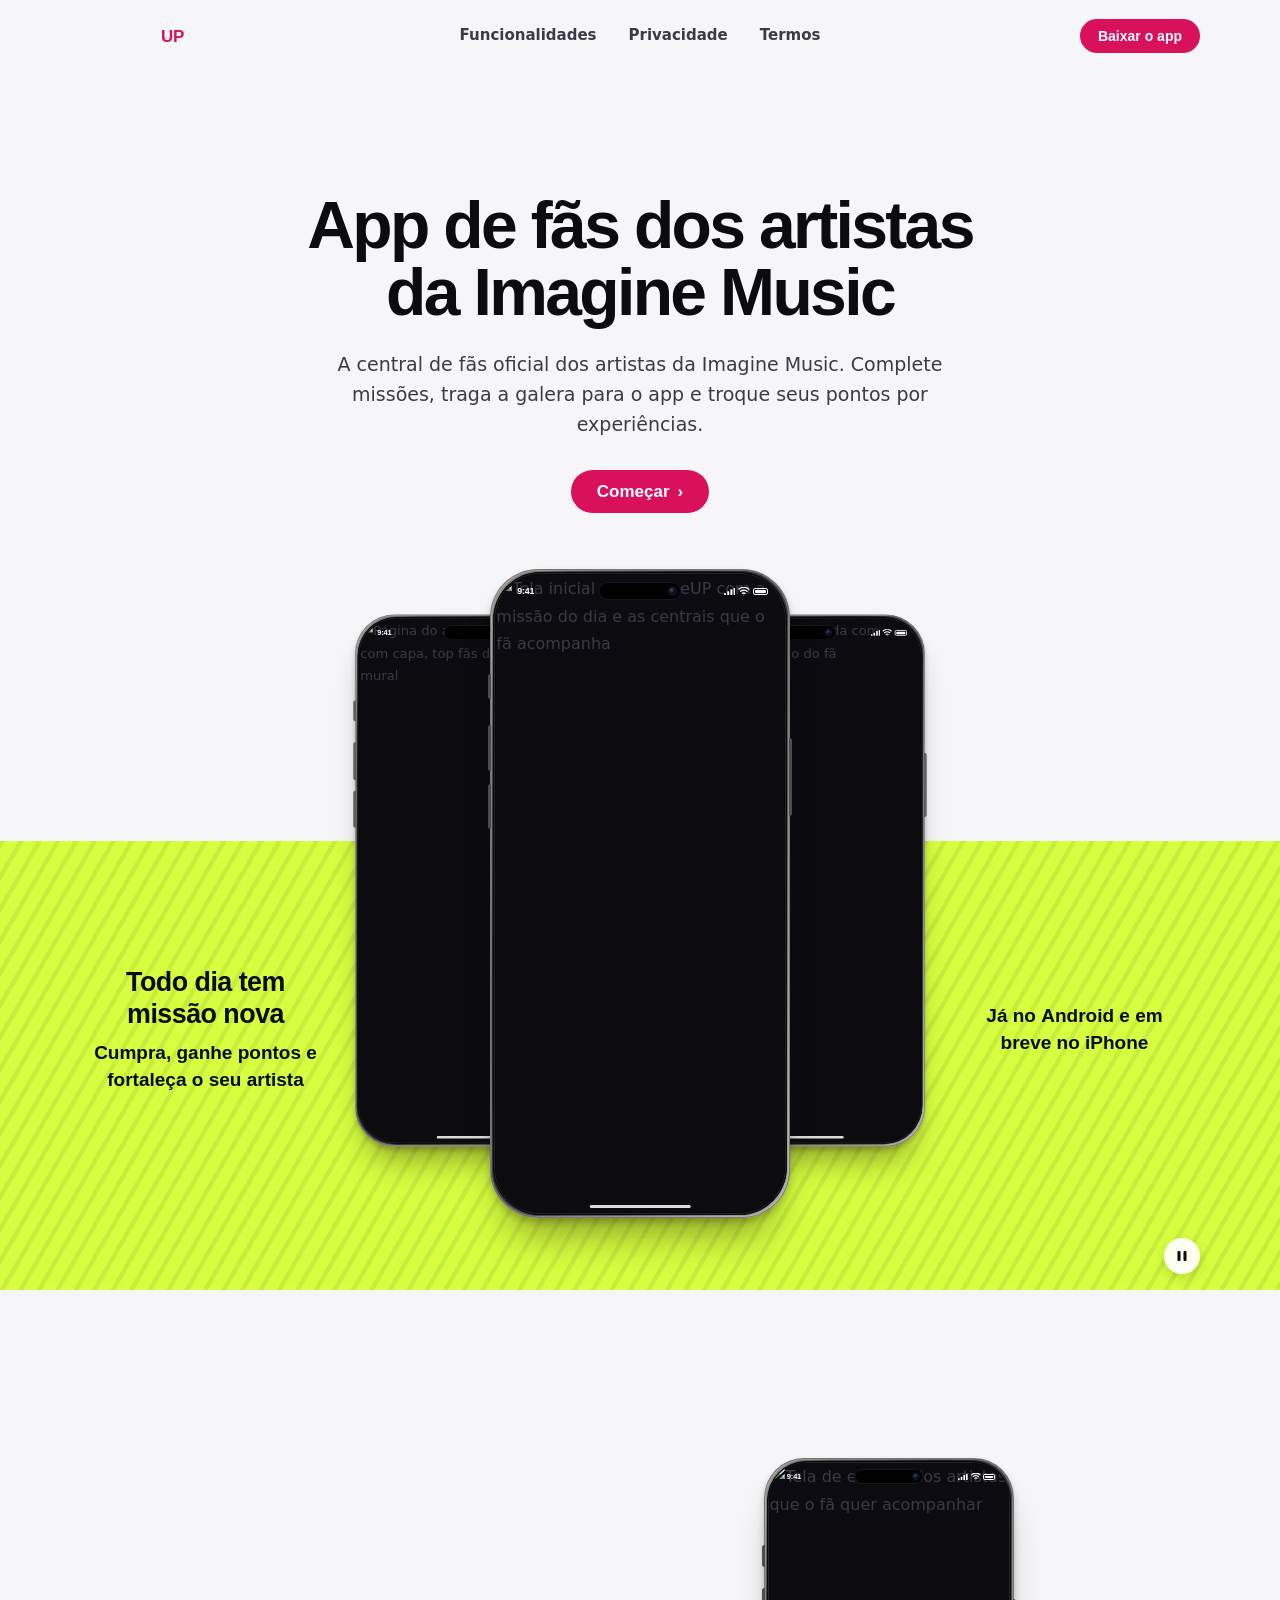
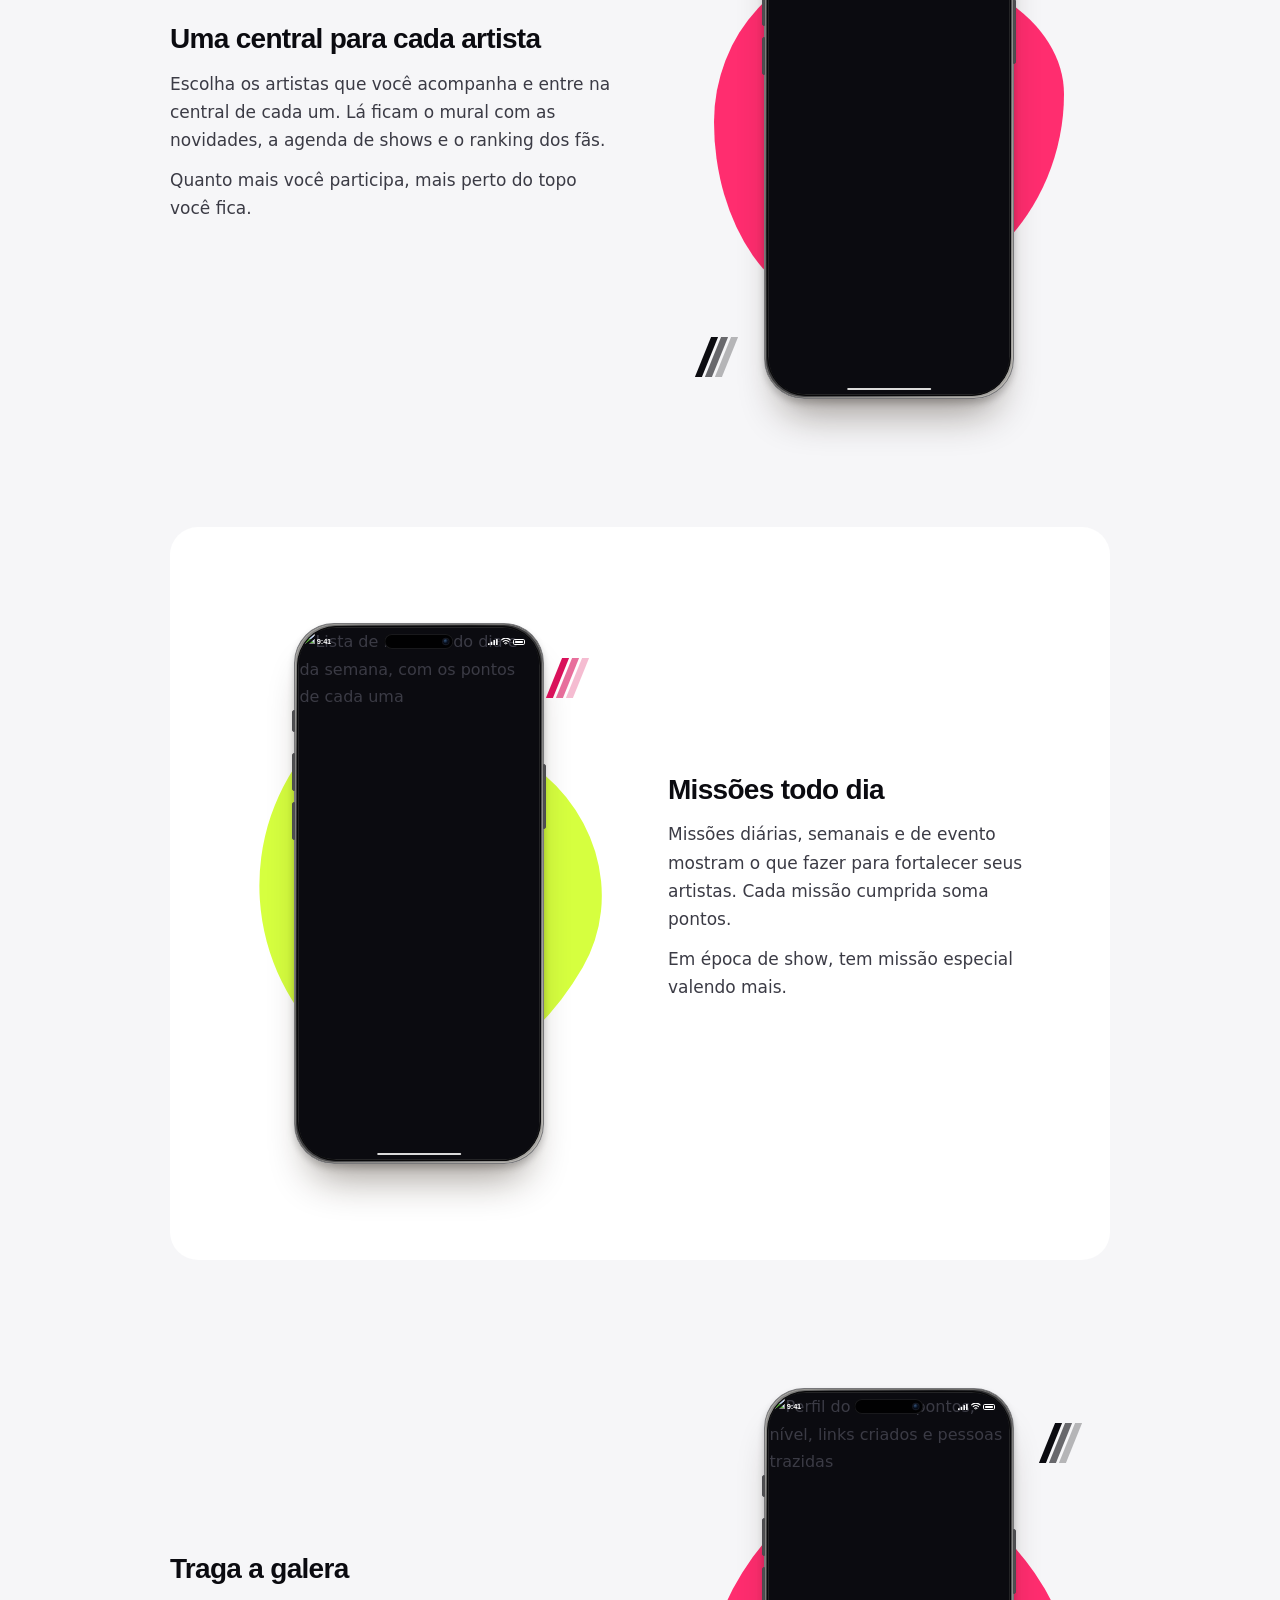
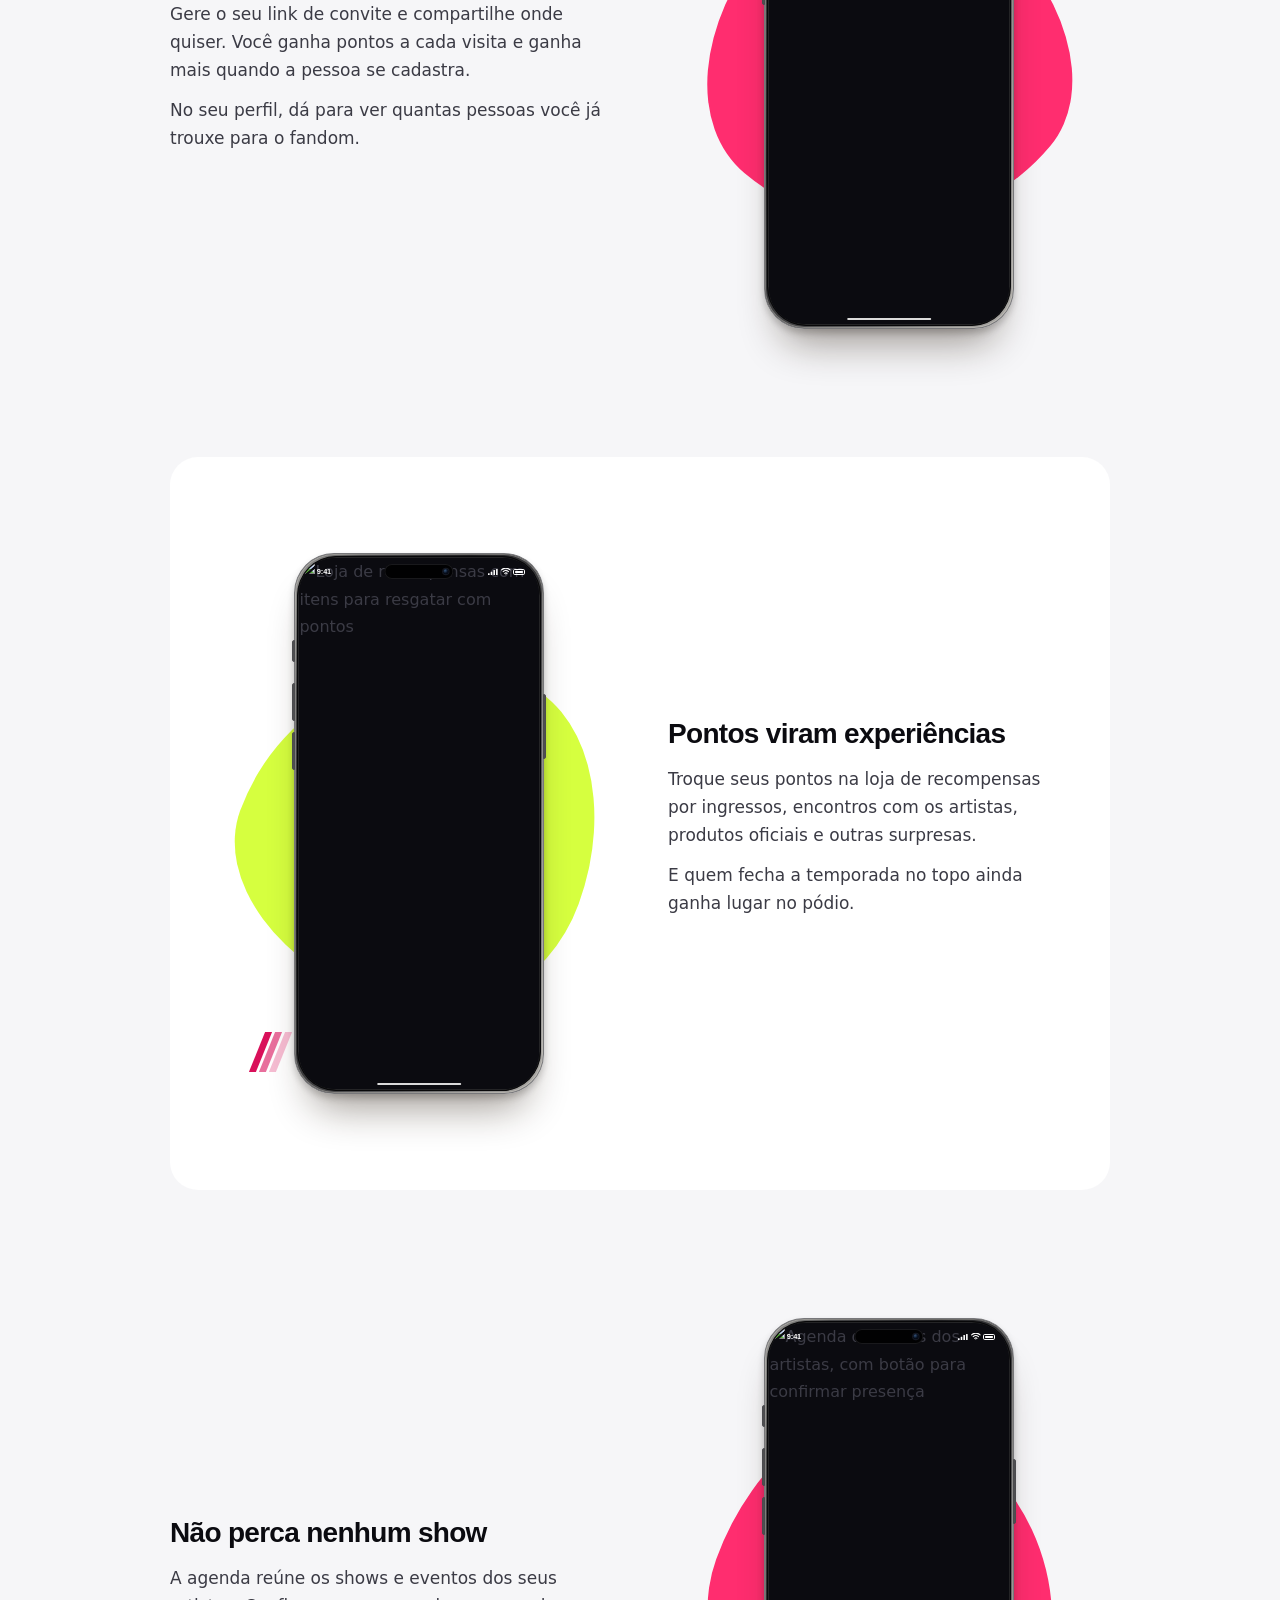
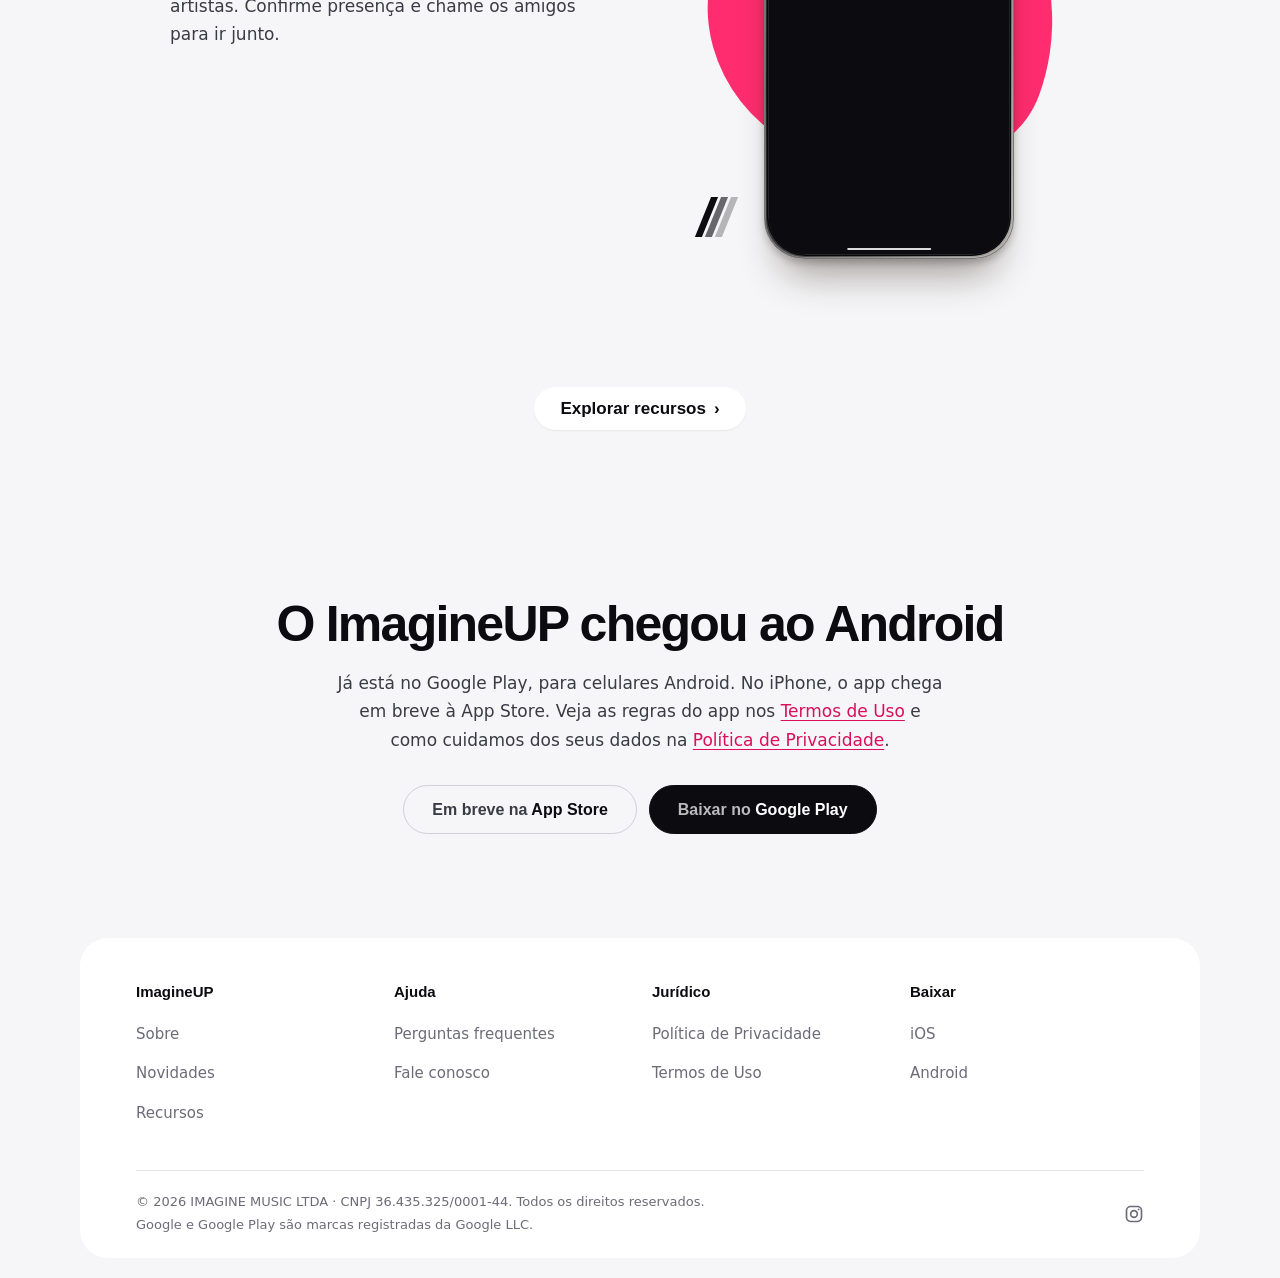
==== site/index.html @ ee5592aa "Site: Google Play no ar e login com Google nos textos O app Android já está no Google Play, com o Co" ====
<!doctype html>
<html lang="pt-BR">
<head>
  <meta charset="utf-8">
  <meta name="viewport" content="width=device-width, initial-scale=1">
  <title>ImagineUP · App de fãs dos artistas da Imagine Music</title>
  <meta name="description" content="ImagineUP, a central de fãs oficial dos artistas da Imagine Music. Complete missões, traga a galera para o app e troque seus pontos por experiências.">
  <meta name="theme-color" content="#F6F6F8">
  <link rel="icon" href="assets/favicon.png" type="image/png" sizes="96x96">
  <link rel="apple-touch-icon" href="apple-touch-icon.png">
  <link rel="manifest" href="manifest.webmanifest">
  <meta property="og:type" content="website">
  <meta property="og:site_name" content="ImagineUP">
  <meta property="og:locale" content="pt_BR">
  <meta property="og:title" content="ImagineUP · App de fãs dos artistas da Imagine Music">
  <meta property="og:description" content="ImagineUP, a central de fãs oficial dos artistas da Imagine Music. Complete missões, traga a galera para o app e troque seus pontos por experiências.">
  <meta property="og:image" content="https://imagineup-painel.vercel.app/assets/compartilhar.jpg">
  <meta property="og:image:width" content="1200">
  <meta property="og:image:height" content="630">
  <meta property="og:image:alt" content="Seu fandom vale pontos: três celulares com telas do app ImagineUP">
  <meta name="twitter:card" content="summary_large_image">
  <link rel="preload" href="assets/fontes/manrope.woff2" as="font" type="font/woff2" crossorigin>
  <link rel="preload" href="assets/fontes/sora.woff2" as="font" type="font/woff2" crossorigin>
  <link rel="stylesheet" href="assets/site.css">
</head>
<body>
  <a class="skip-link" href="#conteudo">Pular para o conteúdo</a>

  <header class="site-header">
    <div class="wrap wrap--wide site-header-inner">
      <a class="lockup" href="./" aria-label="ImagineUP, página inicial">
        <img src="assets/imagine-logo-225.png" alt="" width="75" height="17">
        <span>UP</span>
      </a>
      <nav class="site-nav" aria-label="Principal">
        <a href="#funcionalidades">Funcionalidades</a>
        <a href="privacidade/">Privacidade</a>
        <a href="termos/">Termos</a>
      </nav>
      <a class="btn btn--sm site-cta" href="#baixar">Baixar o app</a>
    </div>
  </header>

  <main id="conteudo">
    <section class="hero">
      <div class="wrap wrap--wide">
        <h1>App de fãs dos artistas da Imagine Music</h1>
        <p>A central de fãs oficial dos artistas da Imagine Music. Complete missões, traga a galera para o app e troque seus pontos por experiências.</p>
        <a class="btn" href="baixar/">Começar <span aria-hidden="true">›</span></a>
      </div>
    </section>

    <section class="showcase" data-tela="inicio" aria-label="Telas do ImagineUP">
      <div class="wrap wrap--wide showcase-inner">
        <div class="trio">
          <figure class="iphone" data-pos="esq" data-tela="artista">
            <span class="iphone-botao iphone-acao" aria-hidden="true"></span>
            <span class="iphone-botao iphone-volume-mais" aria-hidden="true"></span>
            <span class="iphone-botao iphone-volume-menos" aria-hidden="true"></span>
            <span class="iphone-botao iphone-ligar" aria-hidden="true"></span>
            <div class="iphone-tela">
              <img src="assets/telas/1d.webp" srcset="assets/telas/1d-360.webp 360w, assets/telas/1d-480.webp 480w, assets/telas/1d.webp 603w" sizes="(min-width: 1200px) 290px, (min-width: 784px) 24vw, 189px" width="603" height="1311" alt="Página do artista no ImagineUP, com capa, top fãs da semana e mural">
              <div class="iphone-status" aria-hidden="true"><b>9:41</b><span class="iphone-icones"><svg viewBox="0 0 18 12" fill="currentColor"><rect y="8" width="3" height="4" rx=".6"/><rect x="5" y="5" width="3" height="7" rx=".6"/><rect x="10" y="2" width="3" height="10" rx=".6"/><rect x="15" width="3" height="12" rx=".6"/></svg><svg viewBox="0 0 16 12" fill="none" stroke="currentColor" stroke-width="1.8" stroke-linecap="round"><path d="M1 3a11 11 0 0 1 14 0M3.6 6a7 7 0 0 1 8.8 0M6.2 8.8a3 3 0 0 1 3.6 0"/><circle cx="8" cy="11" r=".7" fill="currentColor" stroke="none"/></svg><i></i></span></div>
              <div class="iphone-ilha" aria-hidden="true"></div>
              <div class="iphone-gesto" aria-hidden="true"></div>
            </div>
          </figure>
          <figure class="iphone" data-pos="centro" data-tela="inicio">
            <span class="iphone-botao iphone-acao" aria-hidden="true"></span>
            <span class="iphone-botao iphone-volume-mais" aria-hidden="true"></span>
            <span class="iphone-botao iphone-volume-menos" aria-hidden="true"></span>
            <span class="iphone-botao iphone-ligar" aria-hidden="true"></span>
            <div class="iphone-tela">
              <img src="assets/telas/1b.webp" srcset="assets/telas/1b-360.webp 360w, assets/telas/1b-480.webp 480w, assets/telas/1b.webp 603w" sizes="(min-width: 1200px) 290px, (min-width: 784px) 24vw, 189px" width="603" height="1311" fetchpriority="high" alt="Tela inicial do ImagineUP com a missão do dia e as centrais que o fã acompanha">
              <div class="iphone-status" aria-hidden="true"><b>9:41</b><span class="iphone-icones"><svg viewBox="0 0 18 12" fill="currentColor"><rect y="8" width="3" height="4" rx=".6"/><rect x="5" y="5" width="3" height="7" rx=".6"/><rect x="10" y="2" width="3" height="10" rx=".6"/><rect x="15" width="3" height="12" rx=".6"/></svg><svg viewBox="0 0 16 12" fill="none" stroke="currentColor" stroke-width="1.8" stroke-linecap="round"><path d="M1 3a11 11 0 0 1 14 0M3.6 6a7 7 0 0 1 8.8 0M6.2 8.8a3 3 0 0 1 3.6 0"/><circle cx="8" cy="11" r=".7" fill="currentColor" stroke="none"/></svg><i></i></span></div>
              <div class="iphone-ilha" aria-hidden="true"></div>
              <div class="iphone-gesto" aria-hidden="true"></div>
            </div>
          </figure>
          <figure class="iphone" data-pos="dir" data-tela="ranking">
            <span class="iphone-botao iphone-acao" aria-hidden="true"></span>
            <span class="iphone-botao iphone-volume-mais" aria-hidden="true"></span>
            <span class="iphone-botao iphone-volume-menos" aria-hidden="true"></span>
            <span class="iphone-botao iphone-ligar" aria-hidden="true"></span>
            <div class="iphone-tela">
              <img src="assets/telas/1f.webp" srcset="assets/telas/1f-360.webp 360w, assets/telas/1f-480.webp 480w, assets/telas/1f.webp 603w" sizes="(min-width: 1200px) 290px, (min-width: 784px) 24vw, 189px" width="603" height="1311" alt="Ranking da temporada com pódio e a posição do fã">
              <div class="iphone-status" aria-hidden="true"><b>9:41</b><span class="iphone-icones"><svg viewBox="0 0 18 12" fill="currentColor"><rect y="8" width="3" height="4" rx=".6"/><rect x="5" y="5" width="3" height="7" rx=".6"/><rect x="10" y="2" width="3" height="10" rx=".6"/><rect x="15" width="3" height="12" rx=".6"/></svg><svg viewBox="0 0 16 12" fill="none" stroke="currentColor" stroke-width="1.8" stroke-linecap="round"><path d="M1 3a11 11 0 0 1 14 0M3.6 6a7 7 0 0 1 8.8 0M6.2 8.8a3 3 0 0 1 3.6 0"/><circle cx="8" cy="11" r=".7" fill="currentColor" stroke="none"/></svg><i></i></span></div>
              <div class="iphone-ilha" aria-hidden="true"></div>
              <div class="iphone-gesto" aria-hidden="true"></div>
            </div>
          </figure>
        </div>
        <!-- uma frase por tela; o script do carrossel mostra a da tela que está na frente -->
        <div class="showcase-claim">
          <p class="claim" data-tela="inicio" data-estado="ativo">Todo dia tem missão nova<span>Cumpra, ganhe pontos e fortaleça o seu artista</span></p>
          <p class="claim" data-tela="ranking" aria-hidden="true">Fã de verdade sobe no ranking<span>Veja o pódio da temporada e a sua posição</span></p>
          <p class="claim" data-tela="artista" aria-hidden="true">Cada artista tem a sua central<span>Mural, agenda de shows e os top fãs da semana</span></p>
        </div>
        <p class="showcase-stores">Já no <strong>Android</strong> e em breve no <strong>iPhone</strong></p>
      </div>
      <button class="trio-pausa" type="button" aria-pressed="false" aria-label="Pausar a animação dos celulares">
        <svg class="icone-pausa" viewBox="0 0 14 14" fill="currentColor" aria-hidden="true"><rect x="2.5" y="2" width="3" height="10" rx="1"/><rect x="8.5" y="2" width="3" height="10" rx="1"/></svg>
        <svg class="icone-play" viewBox="0 0 14 14" fill="currentColor" aria-hidden="true"><path d="M4 2.2v9.6a.6.6 0 0 0 .9.5l7.6-4.8a.6.6 0 0 0 0-1L4.9 1.7a.6.6 0 0 0-.9.5z"/></svg>
      </button>
    </section>

    <section id="funcionalidades" class="features" aria-label="Funcionalidades">
      <div class="wrap wrap--wide">
        <article class="feature">
          <div class="feature-text">
            <h2>Uma central para cada artista</h2>
            <p>Escolha os artistas que você acompanha e entre na central de cada um. Lá ficam o mural com as novidades, a agenda de shows e o ranking dos fãs.</p>
            <p>Quanto mais você participa, mais perto do topo você fica.</p>
          </div>
          <div class="feature-media">
            <span class="blob" aria-hidden="true"></span>
            <span class="bars bars--escuro bars--baixo" aria-hidden="true"><i></i><i></i><i></i></span>
            <figure class="iphone">
              <span class="iphone-botao iphone-acao" aria-hidden="true"></span>
              <span class="iphone-botao iphone-volume-mais" aria-hidden="true"></span>
              <span class="iphone-botao iphone-volume-menos" aria-hidden="true"></span>
              <span class="iphone-botao iphone-ligar" aria-hidden="true"></span>
              <div class="iphone-tela">
                <img src="assets/telas/1l.webp" srcset="assets/telas/1l-360.webp 360w, assets/telas/1l-480.webp 480w, assets/telas/1l.webp 603w" sizes="(min-width: 1087px) 241px, (min-width: 870px) 22vw, 193px" width="603" height="1311" loading="lazy" alt="Tela de escolha dos artistas que o fã quer acompanhar">
                <div class="iphone-status" aria-hidden="true"><b>9:41</b><span class="iphone-icones"><svg viewBox="0 0 18 12" fill="currentColor"><rect y="8" width="3" height="4" rx=".6"/><rect x="5" y="5" width="3" height="7" rx=".6"/><rect x="10" y="2" width="3" height="10" rx=".6"/><rect x="15" width="3" height="12" rx=".6"/></svg><svg viewBox="0 0 16 12" fill="none" stroke="currentColor" stroke-width="1.8" stroke-linecap="round"><path d="M1 3a11 11 0 0 1 14 0M3.6 6a7 7 0 0 1 8.8 0M6.2 8.8a3 3 0 0 1 3.6 0"/><circle cx="8" cy="11" r=".7" fill="currentColor" stroke="none"/></svg><i></i></span></div>
                <div class="iphone-ilha" aria-hidden="true"></div>
                <div class="iphone-gesto" aria-hidden="true"></div>
              </div>
            </figure>
          </div>
        </article>

        <article class="feature feature--card feature--invertida">
          <div class="feature-text">
            <h2>Missões todo dia</h2>
            <p>Missões diárias, semanais e de evento mostram o que fazer para fortalecer seus artistas. Cada missão cumprida soma pontos.</p>
            <p>Em época de show, tem missão especial valendo mais.</p>
          </div>
          <div class="feature-media">
            <span class="blob blob--lima" style="--giro: 120deg" aria-hidden="true"></span>
            <span class="bars bars--cima" aria-hidden="true"><i></i><i></i><i></i></span>
            <figure class="iphone">
              <span class="iphone-botao iphone-acao" aria-hidden="true"></span>
              <span class="iphone-botao iphone-volume-mais" aria-hidden="true"></span>
              <span class="iphone-botao iphone-volume-menos" aria-hidden="true"></span>
              <span class="iphone-botao iphone-ligar" aria-hidden="true"></span>
              <div class="iphone-tela">
                <img src="assets/telas/1g.webp" srcset="assets/telas/1g-360.webp 360w, assets/telas/1g-480.webp 480w, assets/telas/1g.webp 603w" sizes="(min-width: 1087px) 241px, (min-width: 870px) 22vw, 193px" width="603" height="1311" loading="lazy" alt="Lista de missões do dia e da semana, com os pontos de cada uma">
                <div class="iphone-status" aria-hidden="true"><b>9:41</b><span class="iphone-icones"><svg viewBox="0 0 18 12" fill="currentColor"><rect y="8" width="3" height="4" rx=".6"/><rect x="5" y="5" width="3" height="7" rx=".6"/><rect x="10" y="2" width="3" height="10" rx=".6"/><rect x="15" width="3" height="12" rx=".6"/></svg><svg viewBox="0 0 16 12" fill="none" stroke="currentColor" stroke-width="1.8" stroke-linecap="round"><path d="M1 3a11 11 0 0 1 14 0M3.6 6a7 7 0 0 1 8.8 0M6.2 8.8a3 3 0 0 1 3.6 0"/><circle cx="8" cy="11" r=".7" fill="currentColor" stroke="none"/></svg><i></i></span></div>
                <div class="iphone-ilha" aria-hidden="true"></div>
                <div class="iphone-gesto" aria-hidden="true"></div>
              </div>
            </figure>
          </div>
        </article>

        <article class="feature">
          <div class="feature-text">
            <h2>Traga a galera</h2>
            <p>Gere o seu link de convite e compartilhe onde quiser. Você ganha pontos a cada visita e ganha mais quando a pessoa se cadastra.</p>
            <p>No seu perfil, dá para ver quantas pessoas você já trouxe para o fandom.</p>
          </div>
          <div class="feature-media">
            <span class="blob" style="--giro: 40deg" aria-hidden="true"></span>
            <span class="bars bars--escuro bars--cima" aria-hidden="true"><i></i><i></i><i></i></span>
            <figure class="iphone">
              <span class="iphone-botao iphone-acao" aria-hidden="true"></span>
              <span class="iphone-botao iphone-volume-mais" aria-hidden="true"></span>
              <span class="iphone-botao iphone-volume-menos" aria-hidden="true"></span>
              <span class="iphone-botao iphone-ligar" aria-hidden="true"></span>
              <div class="iphone-tela">
                <img src="assets/telas/1e.webp" srcset="assets/telas/1e-360.webp 360w, assets/telas/1e-480.webp 480w, assets/telas/1e.webp 603w" sizes="(min-width: 1087px) 241px, (min-width: 870px) 22vw, 193px" width="603" height="1311" loading="lazy" alt="Perfil do fã com pontos, nível, links criados e pessoas trazidas">
                <div class="iphone-status" aria-hidden="true"><b>9:41</b><span class="iphone-icones"><svg viewBox="0 0 18 12" fill="currentColor"><rect y="8" width="3" height="4" rx=".6"/><rect x="5" y="5" width="3" height="7" rx=".6"/><rect x="10" y="2" width="3" height="10" rx=".6"/><rect x="15" width="3" height="12" rx=".6"/></svg><svg viewBox="0 0 16 12" fill="none" stroke="currentColor" stroke-width="1.8" stroke-linecap="round"><path d="M1 3a11 11 0 0 1 14 0M3.6 6a7 7 0 0 1 8.8 0M6.2 8.8a3 3 0 0 1 3.6 0"/><circle cx="8" cy="11" r=".7" fill="currentColor" stroke="none"/></svg><i></i></span></div>
                <div class="iphone-ilha" aria-hidden="true"></div>
                <div class="iphone-gesto" aria-hidden="true"></div>
              </div>
            </figure>
          </div>
        </article>

        <article id="recompensas" class="feature feature--card feature--invertida">
          <div class="feature-text">
            <h2>Pontos viram experiências</h2>
            <p>Troque seus pontos na loja de recompensas por ingressos, encontros com os artistas, produtos oficiais e outras surpresas.</p>
            <p>E quem fecha a temporada no topo ainda ganha lugar no pódio.</p>
          </div>
          <div class="feature-media">
            <span class="blob blob--lima" style="--giro: 200deg" aria-hidden="true"></span>
            <span class="bars bars--baixo" aria-hidden="true"><i></i><i></i><i></i></span>
            <figure class="iphone">
              <span class="iphone-botao iphone-acao" aria-hidden="true"></span>
              <span class="iphone-botao iphone-volume-mais" aria-hidden="true"></span>
              <span class="iphone-botao iphone-volume-menos" aria-hidden="true"></span>
              <span class="iphone-botao iphone-ligar" aria-hidden="true"></span>
              <div class="iphone-tela">
                <img src="assets/telas/1h.webp" srcset="assets/telas/1h-360.webp 360w, assets/telas/1h-480.webp 480w, assets/telas/1h.webp 603w" sizes="(min-width: 1087px) 241px, (min-width: 870px) 22vw, 193px" width="603" height="1311" loading="lazy" alt="Loja de recompensas com itens para resgatar com pontos">
                <div class="iphone-status" aria-hidden="true"><b>9:41</b><span class="iphone-icones"><svg viewBox="0 0 18 12" fill="currentColor"><rect y="8" width="3" height="4" rx=".6"/><rect x="5" y="5" width="3" height="7" rx=".6"/><rect x="10" y="2" width="3" height="10" rx=".6"/><rect x="15" width="3" height="12" rx=".6"/></svg><svg viewBox="0 0 16 12" fill="none" stroke="currentColor" stroke-width="1.8" stroke-linecap="round"><path d="M1 3a11 11 0 0 1 14 0M3.6 6a7 7 0 0 1 8.8 0M6.2 8.8a3 3 0 0 1 3.6 0"/><circle cx="8" cy="11" r=".7" fill="currentColor" stroke="none"/></svg><i></i></span></div>
                <div class="iphone-ilha" aria-hidden="true"></div>
                <div class="iphone-gesto" aria-hidden="true"></div>
              </div>
            </figure>
          </div>
        </article>

        <article class="feature">
          <div class="feature-text">
            <h2>Não perca nenhum show</h2>
            <p>A agenda reúne os shows e eventos dos seus artistas. Confirme presença e chame os amigos para ir junto.</p>
          </div>
          <div class="feature-media">
            <span class="blob" style="--giro: 290deg" aria-hidden="true"></span>
            <span class="bars bars--escuro bars--baixo" aria-hidden="true"><i></i><i></i><i></i></span>
            <figure class="iphone">
              <span class="iphone-botao iphone-acao" aria-hidden="true"></span>
              <span class="iphone-botao iphone-volume-mais" aria-hidden="true"></span>
              <span class="iphone-botao iphone-volume-menos" aria-hidden="true"></span>
              <span class="iphone-botao iphone-ligar" aria-hidden="true"></span>
              <div class="iphone-tela">
                <img src="assets/telas/1m.webp" srcset="assets/telas/1m-360.webp 360w, assets/telas/1m-480.webp 480w, assets/telas/1m.webp 603w" sizes="(min-width: 1087px) 241px, (min-width: 870px) 22vw, 193px" width="603" height="1311" loading="lazy" alt="Agenda de shows dos artistas, com botão para confirmar presença">
                <div class="iphone-status" aria-hidden="true"><b>9:41</b><span class="iphone-icones"><svg viewBox="0 0 18 12" fill="currentColor"><rect y="8" width="3" height="4" rx=".6"/><rect x="5" y="5" width="3" height="7" rx=".6"/><rect x="10" y="2" width="3" height="10" rx=".6"/><rect x="15" width="3" height="12" rx=".6"/></svg><svg viewBox="0 0 16 12" fill="none" stroke="currentColor" stroke-width="1.8" stroke-linecap="round"><path d="M1 3a11 11 0 0 1 14 0M3.6 6a7 7 0 0 1 8.8 0M6.2 8.8a3 3 0 0 1 3.6 0"/><circle cx="8" cy="11" r=".7" fill="currentColor" stroke="none"/></svg><i></i></span></div>
                <div class="iphone-ilha" aria-hidden="true"></div>
                <div class="iphone-gesto" aria-hidden="true"></div>
              </div>
            </figure>
          </div>
        </article>
        <p class="features-mais"><a class="btn btn--claro btn--pulso" href="recursos/">Explorar recursos <span aria-hidden="true">›</span></a></p>
      </div>
    </section>

    <section id="baixar" class="download">
      <div class="wrap">
        <h2>O ImagineUP chegou ao Android</h2>
        <p>Já está no Google Play, para celulares Android. No iPhone, o app chega em breve à App Store. Veja as regras do app nos <a href="termos/">Termos de Uso</a> e como cuidamos dos seus dados na <a href="privacidade/">Política de Privacidade</a>.</p>
        <!-- só texto, sem os ícones nem o desenho dos selos das lojas: como imagem, as regras do Google Play só aceitam o selo oficial -->
        <ul class="stores" aria-label="Lojas de aplicativos">
          <li><span class="store-badge store-badge--em-breve">Em breve na <strong>App Store</strong></span></li>
          <li><a class="store-badge" href="https://play.google.com/store/apps/details?id=br.com.imaginegroup.imagineup">Baixar no <strong>Google Play</strong></a></li>
        </ul>
      </div>
    </section>
  </main>

  <footer class="site-footer">
    <div class="footer-card">
      <div class="footer-cols">
        <div>
          <h2>ImagineUP</h2>
          <ul>
            <li><a href="sobre/">Sobre</a></li>
            <li><a href="novidades/">Novidades</a></li>
            <li><a href="recursos/">Recursos</a></li>
          </ul>
        </div>
        <div>
          <h2>Ajuda</h2>
          <ul>
            <li><a href="faq/">Perguntas frequentes</a></li>
            <li><a href="contato/">Fale conosco</a></li>
          </ul>
        </div>
        <div>
          <h2>Jurídico</h2>
          <ul>
            <li><a href="privacidade/">Política de Privacidade</a></li>
            <li><a href="termos/">Termos de Uso</a></li>
          </ul>
        </div>
        <div>
          <h2>Baixar</h2>
          <!-- iOS: trocar pelo link da App Store quando o app chegar ao iPhone -->
          <ul>
            <li><a href="#baixar">iOS</a></li>
            <li><a href="https://play.google.com/store/apps/details?id=br.com.imaginegroup.imagineup">Android</a></li>
          </ul>
        </div>
      </div>
      <div class="footer-bottom">
        <p>© 2026 IMAGINE MUSIC LTDA&nbsp;· CNPJ&nbsp;36.435.325/0001-44. Todos os direitos reservados.<br>Google e Google Play são marcas registradas da Google LLC.</p>
        <!-- por enquanto só o Instagram; incluir os demais perfis da Imagine Music quando forem confirmados -->
        <ul class="social" aria-label="Redes sociais">
          <li><a href="https://www.instagram.com/imaginefilmes/" target="_blank" rel="noopener noreferrer" aria-label="Instagram da Imagine Music"><svg viewBox="0 0 24 24" fill="none" stroke="currentColor" stroke-width="2" aria-hidden="true"><rect x="3" y="3" width="18" height="18" rx="5"/><circle cx="12" cy="12" r="4"/><circle cx="17.5" cy="6.5" r="1.1" fill="currentColor" stroke="none"/></svg></a></li>
        </ul>
      </div>
    </div>
  </footer>

  <script>
    // Carrossel do trio de celulares: os três ficam num círculo visto de
    // frente e, a cada volta, o círculo gira 120 graus. O da direita vem
    // para a frente, o da frente vai para a esquerda e o da esquerda passa
    // por trás até a direita. A cada volta a faixa troca de cor e a frase da
    // lateral passa a falar da tela que chegou na frente. Para quando: a
    // pessoa pausa, o mouse está sobre os celulares, a seção sai da tela, a
    // aba fica oculta ou o sistema pede menos movimento.
    (() => {
      const trio = document.querySelector('.trio');
      const botao = document.querySelector('.trio-pausa');
      if (!trio || !botao) return;
      const showcase = trio.closest('.showcase');
      const frases = [...showcase.querySelectorAll('.showcase-claim .claim')];
      const celulares = [...trio.querySelectorAll('.iphone')];
      // A faixa segue a cor de destaque de cada tela, em OKLCH (luminosidade,
      // croma e matiz): o lima do cartão de missão, o rosa da barra "Você" do
      // ranking e o coral da capa do artista.
      const CORES = {
        inicio: [0.9391, 0.208, 121.39], // #d6ff3f
        ranking: [0.6549, 0.2399, 9.85], // #ff2d6f
        artista: [0.6426, 0.1866, 31.72], // #e8553d
      };
      let matiz = CORES[showcase.dataset.tela][2];
      const menosMovimento = window.matchMedia('(prefers-reduced-motion: reduce)');
      const ANGULO = { centro: 0, dir: 120, esq: -120 };
      const PROXIMA = { dir: 'centro', centro: 'esq', esq: 'dir' };
      const DURACAO = 1300;
      const ESPERA = 2800;
      let pausado = menosMovimento.matches;
      let visivel = true;
      let sobre = false;
      let espera = null;
      let quadro = null;

      // Ponto do círculo em que o celular está. Em 120 graus (as laterais)
      // a conta dá as posições fixas do CSS: 54% da largura para o lado,
      // 2% da altura para cima e 82% do tamanho.
      function posicionar(celular, graus) {
        const radianos = graus * Math.PI / 180;
        const profundidade = Math.cos(radianos); // 1 na frente, -1 lá atrás
        const x = 62.354 * Math.sin(radianos) - 50;
        const y = -1.3333 * (1 - profundidade);
        const escala = 0.88 + 0.12 * profundidade;
        // escurece só quando passa por trás das laterais
        const sombra = Math.max(0, -0.5 - profundidade) * 0.6;
        celular.style.transform = `translate(${x.toFixed(3)}%, ${y.toFixed(3)}%) scale(${escala.toFixed(4)})`;
        celular.style.zIndex = String(Math.round(100 + 100 * profundidade));
        celular.style.filter = sombra > 0.001 ? `brightness(${(1 - sombra).toFixed(3)})` : '';
      }

      // começa devagar, acelera e freia no fim, sem tranco no meio
      const suave = (t) => (1 - Math.cos(Math.PI * t)) / 2;

      // Leva a faixa e a frase para a tela que está chegando. O matiz vai
      // pelo caminho mais curto da roda de cores; como as três cores são
      // quentes, a troca passa por amarelo e laranja e nunca pelo cinza que
      // aparece quando se mistura cor com cor direto. O CSS anima os valores.
      function mostrar(tela) {
        const [luz, croma, alvo] = CORES[tela];
        let h = alvo;
        while (h - matiz > 180) h -= 360;
        while (h - matiz < -180) h += 360;
        matiz = h;
        showcase.style.setProperty('--faixa-l', luz);
        showcase.style.setProperty('--faixa-c', croma);
        showcase.style.setProperty('--faixa-h', matiz);
        showcase.dataset.tela = tela;
        for (const frase of frases) {
          if (frase.dataset.tela === tela) {
            frase.dataset.estado = 'ativo';
            frase.removeAttribute('aria-hidden');
          } else {
            frase.dataset.estado = frase.dataset.estado === 'ativo' ? 'saindo' : '';
            frase.setAttribute('aria-hidden', 'true');
          }
        }
      }

      function girar() {
        espera = null;
        const chegando = celulares.find((celular) => celular.dataset.pos === 'dir');
        if (chegando) mostrar(chegando.dataset.tela);
        let inicio = null;
        const passo = (agora) => {
          if (inicio === null) inicio = agora;
          const t = Math.min(1, (agora - inicio) / DURACAO);
          for (const celular of celulares) posicionar(celular, ANGULO[celular.dataset.pos] - 120 * suave(t));
          if (t < 1) {
            quadro = requestAnimationFrame(passo);
            return;
          }
          quadro = null;
          for (const celular of celulares) celular.dataset.pos = PROXIMA[celular.dataset.pos];
          agendar();
        };
        quadro = requestAnimationFrame(passo);
      }

      // Uma volta em andamento sempre termina; é ela que chama agendar de
      // novo ao acabar, e só então a pausa vale.
      function agendar() {
        clearTimeout(espera);
        espera = null;
        botao.setAttribute('aria-pressed', String(pausado));
        trio.classList.toggle('parado', pausado); // a pausa também para a flutuação
        if (quadro === null && !pausado && visivel && !sobre && !document.hidden) espera = setTimeout(girar, ESPERA);
      }

      // só o mouse pausa ao passar por cima; um toque na tela não trava o carrossel
      trio.addEventListener('pointerenter', (evento) => { if (evento.pointerType === 'mouse') { sobre = true; agendar(); } });
      trio.addEventListener('pointerleave', (evento) => { if (evento.pointerType === 'mouse') { sobre = false; agendar(); } });
      botao.addEventListener('click', () => { pausado = !pausado; agendar(); });
      document.addEventListener('visibilitychange', agendar);
      menosMovimento.addEventListener('change', (evento) => { pausado = evento.matches; agendar(); });
      new IntersectionObserver(([entrada]) => { visivel = entrada.isIntersecting; agendar(); }).observe(trio);
      agendar();
    })();
  </script>
</body>
</html>
---- site/assets/site.css ----
/* ImagineUP · site público (home, política de privacidade e termos de uso).
   Layout claro inspirado no site do GymRats; cores e fontes do app:
   rosa #FF2D6F, verde-limão #D6FF3F, escuro #0B0B10, Sora nos títulos e
   Manrope no texto. O iPhone vem do VitrineUP (iphone-modelo), convertido
   para unidades de contêiner para escalar em qualquer largura. */

/* Fontes servidas pelo próprio site, no lugar do Google Fonts: um arquivo
   variável de cada família, só com os caracteres latinos, que cobrem o
   português. Menos uma conexão antes de pintar a tela, e o IP de quem visita
   não vai para o Google. Licença SIL OFL 1.1 (fontes/LICENCA.txt). */
@font-face {
  font-family: Manrope;
  font-style: normal;
  font-weight: 400 800;
  font-display: swap;
  src: url(fontes/manrope.woff2) format("woff2");
  unicode-range: U+0000-00FF, U+0131, U+0152-0153, U+02BB-02BC, U+02C6, U+02DA, U+02DC, U+0304, U+0308, U+0329, U+2000-206F, U+20AC, U+2122, U+2191, U+2193, U+2212, U+2215, U+FEFF, U+FFFD;
}

@font-face {
  font-family: Sora;
  font-style: normal;
  font-weight: 700 800;
  font-display: swap;
  src: url(fontes/sora.woff2) format("woff2");
  unicode-range: U+0000-00FF, U+0131, U+0152-0153, U+02BB-02BC, U+02C6, U+02DA, U+02DC, U+0304, U+0308, U+0329, U+2000-206F, U+20AC, U+2122, U+2191, U+2193, U+2212, U+2215, U+FEFF, U+FFFD;
}

:root {
  color-scheme: light;
  --bg: #f6f6f8;
  --surface: #ffffff;
  --border: #e5e5eb;
  --ink: #0b0b10;
  --ink-2: #3b3b45;
  --ink-3: #6c6c78;
  --pink: #ff2d6f;        /* marca: áreas grandes, faixa e formas */
  --pink-strong: #d9105a; /* texto e botões sobre fundo claro: 4,65:1 no fundo e 5:1 no branco (AA) */
  --lime: #d6ff3f;
  --dark: #0b0b10;
  --gutter: 16px;
  --measure: 760px;
  --wide: 1120px;
}

*,
*::before,
*::after {
  box-sizing: border-box;
}

html {
  -webkit-text-size-adjust: 100%;
  scroll-behavior: smooth;
  scroll-padding-top: 96px;
  overflow-x: clip;
}

body {
  margin: 0;
  overflow-x: clip;
  background: var(--bg);
  color: var(--ink-2);
  font: 400 16px/1.7 Manrope, system-ui, -apple-system, "Segoe UI", sans-serif;
  overflow-wrap: break-word;
}

img {
  display: block;
  max-width: 100%;
}

a {
  color: var(--pink-strong);
  text-decoration: underline;
  text-underline-offset: 3px;
  text-decoration-thickness: 1px;
}

a:hover {
  color: var(--ink);
}

a:focus-visible,
.btn:focus-visible {
  outline: 2px solid var(--ink);
  outline-offset: 3px;
  border-radius: 6px;
}

strong {
  color: var(--ink);
  font-weight: 700;
}

.skip-link {
  position: absolute;
  left: var(--gutter);
  top: -48px;
  z-index: 50;
  padding: 8px 14px;
  border-radius: 10px;
  background: var(--ink);
  color: #fff;
  font-weight: 700;
  text-decoration: none;
}

.skip-link:focus {
  top: 12px;
}

.wrap {
  width: 100%;
  max-width: calc(var(--measure) + 2 * var(--gutter));
  margin: 0 auto;
  padding: 0 var(--gutter);
}

.wrap--wide {
  max-width: calc(var(--wide) + 2 * var(--gutter));
}

/* Botões */

.btn {
  display: inline-flex;
  align-items: center;
  gap: 8px;
  padding: 13px 26px;
  border-radius: 999px;
  background: var(--pink-strong);
  color: #fff;
  font: 800 17px/1 Manrope, sans-serif;
  text-decoration: none;
  transition: background 0.15s ease, transform 0.15s ease;
}

.btn:hover {
  background: #c40c4f;
  color: #fff;
  transform: translateY(-1px);
}

.btn--sm {
  padding: 10px 18px;
  font-size: 14px;
}

/* botão branco sobre o fundo claro, como o "Explorar recursos" */
.btn--claro {
  background: var(--surface);
  color: var(--ink);
  box-shadow: 0 1px 2px rgba(11, 11, 16, 0.06);
}

.btn--claro:hover {
  background: var(--surface);
  color: var(--ink);
  box-shadow: 0 8px 20px rgba(11, 11, 16, 0.1);
}

/* Pulso discreto: um brilho rosa sai da borda do botão, se afasta e some, e
   o botão fica parado. A sombra só existe do lado de fora da borda, então a
   cor do botão não muda. */
.btn--pulso {
  position: relative;
  isolation: isolate;
}

.btn--pulso::before {
  content: "";
  position: absolute;
  inset: 0;
  z-index: -1;
  border-radius: inherit;
  animation: pulso 2.8s cubic-bezier(0.22, 1, 0.36, 1) infinite;
}

@keyframes pulso {
  0% {
    box-shadow: 0 0 0 0 rgba(255, 45, 111, 0.3);
  }

  70%,
  100% {
    box-shadow: 0 0 6px 14px rgba(255, 45, 111, 0);
  }
}

@media (prefers-reduced-motion: reduce) {
  .btn--pulso::before {
    animation: none;
  }
}

/* Cabeçalho */

.site-header {
  position: sticky;
  top: 0;
  z-index: 30;
  background: rgba(246, 246, 248, 0.86);
  backdrop-filter: blur(12px);
  -webkit-backdrop-filter: blur(12px);
}

.site-header-inner {
  display: grid;
  grid-template-columns: 1fr auto;
  align-items: center;
  gap: 16px;
  min-height: 72px;
}

.lockup {
  display: inline-flex;
  align-items: flex-end;
  gap: 6px;
  justify-self: start;
  text-decoration: none;
}

.lockup img {
  height: 17px;
  width: auto;
  filter: brightness(0); /* o logo original é branco */
}

.lockup span {
  font: 800 17px/1 Sora, Manrope, sans-serif;
  color: var(--pink-strong);
  letter-spacing: -0.4px;
}

.site-nav {
  display: none;
  gap: 8px;
}

.site-nav a {
  padding: 8px 12px;
  border-radius: 999px;
  color: var(--ink-2);
  font-size: 15px;
  font-weight: 600;
  text-decoration: none;
}

.site-nav a:hover {
  color: var(--ink);
  background: rgba(11, 11, 16, 0.05);
}

.site-nav a[aria-current="page"] {
  color: var(--ink);
  background: rgba(11, 11, 16, 0.07);
}

.site-cta {
  justify-self: end;
}

@media (min-width: 820px) {
  .site-header-inner {
    grid-template-columns: 1fr auto 1fr;
  }

  .site-nav {
    display: flex;
  }
}

/* Marca: a seta do "e" do logo Imagine. A imagem é só a forma; a cor vem do
   background, e o translate compensa a ponta, que pesa pouco, para a seta
   parecer centralizada. */
.seta {
  display: inline-block;
  width: 0.9em;
  height: 1em;
  background: var(--pink-strong);
  transform: translateX(0.07em);
  -webkit-mask: url(seta.png) center / contain no-repeat;
  mask: url(seta.png) center / contain no-repeat;
}

/* iPhone (VitrineUP, iphone-modelo) */

.iphone {
  position: relative;
  margin: 0;
  width: 100%;
  aspect-ratio: 390 / 844;
  container-type: inline-size;
  border: 1px solid #77777a;
  border-radius: 16% / 7.4%;
  background: linear-gradient(115deg, #a4a3a0 0%, #4a4a4c 13%, #1d1d20 35%, #626264 72%, #b0aeaa 100%);
  box-shadow: 0 30px 40px -18px rgba(36, 22, 9, 0.45), 0 4px 7px rgba(0, 0, 0, 0.2), inset 0 0 0 1px rgba(219, 217, 208, 0.4);
  isolation: isolate;
}

.iphone::before {
  content: "";
  position: absolute;
  inset: 2px;
  border: 1px solid #080809;
  border-radius: inherit;
  background: #080809;
  box-shadow: inset 0 0 0 1px rgba(111, 111, 114, 0.27);
}

.iphone-tela {
  position: absolute;
  inset: 1.8cqw;
  overflow: hidden;
  border-radius: 14.6% / 6.75%;
  background: var(--dark);
}

.iphone-tela img {
  position: absolute;
  inset: 0;
  width: 100%;
  height: 100%;
  object-fit: cover;
  object-position: top center;
}

.iphone-status {
  position: absolute;
  z-index: 2;
  top: 0;
  left: 0;
  right: 0;
  display: flex;
  height: 10.8cqw;
  align-items: center;
  justify-content: space-between;
  padding: 0 5.4cqw 0 7cqw;
  color: #fff;
}

.iphone-status b {
  font: 700 3cqw/1 -apple-system, "SF Pro Text", Arial, sans-serif;
  letter-spacing: -0.02em;
}

.iphone-icones {
  display: flex;
  align-items: center;
  gap: 1.1cqw;
}

.iphone-icones svg {
  width: 3.9cqw;
  height: auto;
}

.iphone-icones i {
  position: relative;
  width: 4.8cqw;
  height: 2.4cqw;
  border: 0.28cqw solid currentColor;
  border-radius: 0.7cqw;
}

.iphone-icones i::before {
  content: "";
  position: absolute;
  inset: 0.3cqw;
  border-radius: 0.3cqw;
  background: currentColor;
}

.iphone-ilha {
  position: absolute;
  z-index: 3;
  top: 2.3cqw;
  left: 50%;
  width: 29%;
  height: 5.9cqw;
  border-radius: 999px;
  background: #010102;
  transform: translateX(-50%);
  box-shadow: inset 0 0 0 1px #19191c;
}

.iphone-ilha::after {
  content: "";
  position: absolute;
  top: 1.9cqw;
  right: 2.1cqw;
  width: 2.1cqw;
  height: 2.1cqw;
  border-radius: 50%;
  background: radial-gradient(circle at 35% 30%, #355379, #071020 55%, #010308);
  box-shadow: 0 0 0 0.5cqw #141721;
}

.iphone-gesto {
  position: absolute;
  z-index: 2;
  bottom: 1.4cqw;
  left: 50%;
  width: 35%;
  height: 0.9cqw;
  border-radius: 999px;
  background: rgba(255, 255, 255, 0.85);
  transform: translateX(-50%);
}

.iphone-botao {
  position: absolute;
  left: -3px;
  width: 3px;
  border: 1px solid #4b4b4e;
  border-radius: 2px 0 0 2px;
  background: linear-gradient(90deg, #777779, #272729);
}

.iphone-acao { top: 16%; height: 4%; }
.iphone-volume-mais { top: 24%; height: 7%; }
.iphone-volume-menos { top: 33%; height: 7%; }
.iphone-ligar {
  top: 26%;
  left: auto;
  right: -3px;
  height: 12%;
  border-radius: 0 2px 2px 0;
  background: linear-gradient(90deg, #262629, #777779);
}

/* Home · abertura */

.hero {
  padding: clamp(56px, 11vw, 120px) 0 clamp(28px, 5vw, 56px);
  text-align: center;
}

.hero h1 {
  margin: 0 auto;
  max-width: 26ch;
  font: 800 clamp(40px, 6vw, 66px) / 1.02 Sora, Manrope, sans-serif;
  letter-spacing: -0.04em;
  color: var(--ink);
  text-wrap: balance;
}

.hero p {
  max-width: 34em;
  margin: 22px auto 0;
  font-size: clamp(17px, 2.2vw, 19px);
  line-height: 1.6;
  color: var(--ink-2);
}

.hero .btn {
  margin-top: 30px;
}

/* Home · trio de celulares sobre a faixa colorida */

/* A cor da faixa é um OKLCH montado com estas três variáveis. Registradas,
   elas são animadas como números, e o script do carrossel leva o matiz pelo
   caminho mais curto da roda de cores. Os valores iniciais são o lima do
   cartão de missão (#d6ff3f), a cor da tela inicial, que abre na frente. */
@property --faixa-l {
  syntax: "<number>";
  inherits: true;
  initial-value: 0.9391;
}

@property --faixa-c {
  syntax: "<number>";
  inherits: true;
  initial-value: 0.208;
}

@property --faixa-h {
  syntax: "<number>";
  inherits: true;
  initial-value: 121.39;
}

.showcase {
  --w: clamp(196px, 25vw, 300px);
  --h: calc(var(--w) * 844 / 390);
  --acima: calc(var(--h) * 0.42);
  --faixa-texto: #fff;
  position: relative;
  /* Corta só na horizontal: esconde o balanço lateral dos celulares nas
     telas estreitas e deixa o celular subir acima da seção quando flutua.
     Navegador sem "clip" fica no "hidden", que também corta em cima. */
  overflow: hidden;
  overflow-x: clip;
  overflow-y: visible;
  padding: 0 0 clamp(40px, 6vw, 72px);
  /* mesma duração e curva da volta dos celulares */
  transition:
    --faixa-l 1.3s cubic-bezier(0.37, 0, 0.63, 1),
    --faixa-c 1.3s cubic-bezier(0.37, 0, 0.63, 1),
    --faixa-h 1.3s cubic-bezier(0.37, 0, 0.63, 1);
}

/* na faixa lima, texto branco não tem contraste */
.showcase[data-tela="inicio"] {
  --faixa-texto: var(--ink);
}

/* Listras finas na diagonal, como as do cartão de missão do app: linhas
   um pouco mais escuras que a cor da faixa, a uns 60 graus. */
.showcase::before {
  content: "";
  position: absolute;
  top: var(--acima);
  right: 0;
  bottom: 0;
  left: 0;
  background-image: repeating-linear-gradient(120deg, rgba(11, 11, 16, 0.07) 0 4px, transparent 5px 16px);
  background-color: oklch(var(--faixa-l) var(--faixa-c) var(--faixa-h));
}

/* navegador sem OKLCH: a cor troca direto, sem passar pelas intermediárias */
@supports not (color: oklch(0 0 0)) {
  .showcase[data-tela="inicio"]::before {
    background-color: var(--lime);
  }

  .showcase[data-tela="ranking"]::before {
    background-color: var(--pink);
  }

  .showcase[data-tela="artista"]::before {
    background-color: #e8553d;
  }
}

/* minmax(0, 1fr): sem isso o trio, mais largo que a tela no celular,
   alarga a coluna e empurra o texto da faixa para fora da tela. */
.showcase-inner {
  position: relative;
  display: grid;
  grid-template-columns: minmax(0, 1fr);
  grid-template-rows: var(--acima) auto auto auto;
  justify-items: center;
}

/* left + translate centraliza mesmo quando o trio transborda a célula;
   os celulares laterais ficam cortados na borda da tela. */
.trio {
  grid-column: 1;
  grid-row: 1 / 3;
  justify-self: start;
  position: relative;
  left: 50%;
  width: calc(var(--w) * 1.9);
  height: var(--h);
  transform: translateX(-50%);
}

/* Carrossel do trio: os três celulares ficam num círculo visto de frente e
   o script da home gira o círculo quadro a quadro. Estas são as posições em
   que ele para (e as que valem sem JavaScript); a conta do script chega
   exatamente nelas. */
.trio .iphone {
  position: absolute;
  top: 0;
  left: 50%;
  width: var(--w);
  transform: translateX(-50%);
}

.trio .iphone[data-pos="centro"] {
  z-index: 3;
}

.trio .iphone[data-pos="esq"] {
  transform: translate(-104%, -2%) scale(0.82);
  z-index: 2;
}

.trio .iphone[data-pos="dir"] {
  transform: translate(4%, -2%) scale(0.82);
  z-index: 1;
}

/* Flutuação: cada celular sobe e desce devagar e balança um pouco no
   próprio eixo, fora de sincronia com os outros (6 s e 9 s, com começos
   diferentes). Usa as propriedades translate e rotate, que se somam ao
   transform que o carrossel escreve a cada quadro, então as duas coisas
   não se atrapalham. O botão de pausa também para a flutuação. */
.trio .iphone {
  animation:
    flutuar 6s ease-in-out infinite,
    balancar 9s ease-in-out infinite;
}

.trio .iphone:nth-child(2) {
  animation-delay: -2s, -5s;
}

.trio .iphone:nth-child(3) {
  animation-delay: -4s, -2.5s;
}

.trio.parado .iphone {
  animation-play-state: paused;
}

@keyframes flutuar {
  0%,
  100% {
    translate: 0 0;
  }

  50% {
    translate: 0 -1.5%;
  }
}

@keyframes balancar {
  0%,
  100% {
    rotate: -0.6deg;
  }

  50% {
    rotate: 0.6deg;
  }
}

@media (prefers-reduced-motion: reduce) {
  .trio .iphone {
    animation: none;
  }
}

.trio-pausa {
  position: absolute;
  z-index: 5;
  right: calc(max(0px, (100% - var(--wide) - 2 * var(--gutter)) / 2) + var(--gutter));
  bottom: 16px;
  display: flex;
  width: 36px;
  height: 36px;
  align-items: center;
  justify-content: center;
  padding: 0;
  border: 0;
  border-radius: 50%;
  background: rgba(255, 255, 255, 0.92);
  color: var(--ink);
  box-shadow: 0 4px 12px rgba(0, 0, 0, 0.15);
  cursor: pointer;
}

.trio-pausa:hover {
  background: #fff;
}

.trio-pausa:focus-visible {
  outline: 2px solid var(--faixa-texto);
  outline-offset: 3px;
}

.trio-pausa svg {
  width: 14px;
  height: 14px;
}

.trio-pausa .icone-play,
.trio-pausa[aria-pressed="true"] .icone-pausa {
  display: none;
}

.trio-pausa[aria-pressed="true"] .icone-play {
  display: block;
}

.showcase-claim,
.showcase-stores {
  margin: 0;
  color: var(--faixa-texto);
  text-align: center;
  transition: color 1.3s cubic-bezier(0.37, 0, 0.63, 1);
}

/* As três frases ficam empilhadas na mesma célula, então a altura é a da
   maior e nada pula quando elas trocam. */
.showcase-claim {
  display: grid;
  grid-row: 3;
  padding-top: 32px;
  font: 800 clamp(24px, 2.1vw, 28px) / 1.2 Sora, Manrope, sans-serif;
  letter-spacing: -0.02em;
}

.showcase-claim span {
  display: block;
  margin-top: 10px;
  font: 700 19px/1.4 Manrope, sans-serif;
  letter-spacing: 0;
}

/* A frase que sai sobe e some; a que entra vem de baixo, um pouco depois,
   com um desfoque que se desfaz. */
.showcase-claim .claim {
  grid-area: 1 / 1;
  margin: 0;
  opacity: 0;
  transform: translateY(16px);
  filter: blur(6px);
  transition:
    opacity 0.5s cubic-bezier(0.37, 0, 0.63, 1),
    transform 0.8s cubic-bezier(0.22, 1, 0.36, 1),
    filter 0.5s cubic-bezier(0.37, 0, 0.63, 1);
}

.showcase-claim .claim[data-estado="ativo"] {
  opacity: 1;
  transform: none;
  filter: none;
  transition-delay: 0.35s;
}

.showcase-claim .claim[data-estado="saindo"] {
  transform: translateY(-16px);
}

@media (prefers-reduced-motion: reduce) {
  .showcase-claim .claim {
    transform: none;
    filter: none;
  }
}

.showcase-stores {
  grid-row: 4;
  padding-top: 14px;
  font: 700 19px/1.4 Manrope, sans-serif;
}

.showcase-stores strong {
  color: inherit;
  font-weight: 800;
}

@media (min-width: 900px) {
  .showcase-inner {
    grid-template-columns: 1fr auto 1fr;
    grid-template-rows: var(--acima) auto;
    column-gap: 24px;
    align-items: center;
  }

  .trio {
    grid-column: 2;
  }

  .showcase-claim {
    grid-column: 1;
    grid-row: 2;
    padding-top: 0;
    max-width: 12em;
  }

  .showcase-stores {
    grid-column: 3;
    grid-row: 2;
    padding-top: 0;
    max-width: 10em;
  }
}

/* Home · funcionalidades */

.features {
  padding: clamp(64px, 10vw, 128px) 0 clamp(24px, 4vw, 48px);
}

.features .wrap {
  display: grid;
  gap: clamp(48px, 8vw, 88px);
}

.feature {
  display: grid;
  grid-template-columns: 1fr;
  gap: 24px;
  align-items: center;
  width: 100%;
  max-width: 940px;
  margin: 0 auto;
}

.feature--card {
  padding: clamp(28px, 5vw, 56px);
  border-radius: 28px;
  background: var(--surface);
}

/* Os títulos cabem sempre em uma linha: o tamanho acompanha a largura da
   coluna, e quem manda é o mais longo, "Pontos viram experiências", que
   fica no cartão (coluna mais estreita). Todos usam o mesmo tamanho. */
.feature h2 {
  margin: 0 0 14px;
  font: 800 clamp(16px, calc(7.4vw - 7px), 28px) / 1.15 Sora, Manrope, sans-serif;
  letter-spacing: -0.025em;
  color: var(--ink);
}

.feature p {
  margin: 0 0 12px;
  font-size: 17px;
  line-height: 1.65;
}

.feature-media {
  position: relative;
  display: flex;
  justify-content: center;
  align-items: center;
  padding: clamp(20px, 4vw, 40px) 0;
}

.feature-media .iphone {
  z-index: 1;
  width: clamp(200px, 23vw, 250px);
}

.blob {
  position: absolute;
  z-index: 0;
  top: 50%;
  left: 50%;
  width: clamp(250px, 31vw, 350px);
  aspect-ratio: 1;
  border-radius: 43% 57% 62% 38% / 46% 38% 62% 54%;
  background: var(--pink);
  transform: translate(-50%, -48%) rotate(var(--giro, 0deg));
}

.blob--lima {
  background: var(--lime);
}

/* Enfeite das funcionalidades: as três barras inclinadas */
.bars {
  display: inline-flex;
  gap: 0.035em;
  transform: skewX(-22deg);
}

.bars i {
  width: 0.09em;
  height: 0.5em;
  background: var(--pink-strong);
}

.bars i:nth-child(2) {
  opacity: 0.6;
}

.bars i:nth-child(3) {
  opacity: 0.28;
}

.feature-media .bars {
  position: absolute;
  z-index: 2;
  font-size: clamp(56px, 7vw, 80px);
}

.feature-media .bars--baixo {
  bottom: 10%;
  left: 8%;
}

.feature-media .bars--cima {
  top: 12%;
  right: 8%;
}

.bars--escuro i {
  background: var(--ink);
}

@media (min-width: 760px) {
  .feature {
    grid-template-columns: 1fr 1fr;
    gap: 56px;
  }

  /* em duas colunas, cada uma tem metade da largura */
  .feature h2 {
    font-size: clamp(16px, calc(3.3vw - 3.5px), 28px);
  }

  .feature--invertida .feature-media {
    order: -1;
  }
}

/* Home · baixar */

.download {
  padding: clamp(64px, 10vw, 120px) 0 clamp(64px, 9vw, 104px);
  text-align: center;
}

.download h2 {
  margin: 0;
  font: 800 clamp(32px, 5vw, 50px) / 1.05 Sora, Manrope, sans-serif;
  letter-spacing: -0.035em;
  color: var(--ink);
  text-wrap: balance;
}

.download p {
  max-width: 36em;
  margin: 18px auto 0;
  font-size: 17px;
}

.stores {
  display: flex;
  flex-wrap: wrap;
  justify-content: center;
  gap: 12px;
  margin: 30px 0 0;
  padding: 0;
  list-style: none;
}

/* Só texto, sem os ícones nem o desenho dos selos oficiais: como imagem, as
   regras do Google Play só aceitam o selo oficial. A loja que já tem o app é
   um link; a que ainda não tem fica só contornada, sem cara de botão. */
.store-badge {
  display: inline-block;
  padding: 14px 28px;
  border: 1px solid var(--dark);
  border-radius: 999px;
  background: var(--dark);
  color: rgba(255, 255, 255, 0.72);
  font: 700 16px/1.2 Manrope, sans-serif;
  text-decoration: none;
}

.store-badge strong {
  color: #fff;
}

a.store-badge:hover {
  border-color: #1f1f24;
  background: #1f1f24;
  color: rgba(255, 255, 255, 0.72);
}

a.store-badge:focus-visible {
  border-radius: 999px;
}

.store-badge--em-breve {
  border-color: #cfcfd8;
  background: transparent;
  color: var(--ink-2);
}

.store-badge--em-breve strong {
  color: var(--ink);
}

/* Documentos */

.doc {
  padding: clamp(40px, 8vw, 72px) 0 32px;
}

.doc h1 {
  margin: 0;
  font: 800 clamp(34px, 7vw, 52px) / 1.05 Sora, Manrope, sans-serif;
  letter-spacing: -0.035em;
  color: var(--ink);
}

.doc > p,
.doc section p {
  margin: 0 0 14px;
}

.doc .updated {
  margin: 14px 0 0;
  color: var(--ink-3);
  font-size: 14px;
}

.doc .intro {
  margin-top: 28px;
}

.summary {
  margin: 28px 0;
  padding: 20px 22px;
  border-left: 4px solid var(--pink);
  border-radius: 0 16px 16px 0;
  background: var(--surface);
}

.summary h2 {
  margin: 0 0 10px;
  font: 700 17px/1.3 Sora, Manrope, sans-serif;
  color: var(--ink);
}

.doc .summary ul {
  margin: 0;
}

.toc {
  margin: 28px 0 8px;
  padding: 20px 22px;
  border: 1px solid var(--border);
  border-radius: 16px;
  background: var(--surface);
}

.toc h2 {
  margin: 0 0 10px;
  font: 700 15px/1.3 Sora, Manrope, sans-serif;
  color: var(--ink);
}

.toc ol {
  margin: 0;
  padding-left: 22px;
  columns: 1;
  font-size: 15px;
}

/* padding em vez de margin: a margem do primeiro item some na quebra de
   coluna e desalinha as duas colunas. */
.doc .toc li {
  margin: 0;
  padding: 3px 0;
  break-inside: avoid;
}

.toc a {
  color: var(--ink-2);
  text-decoration: none;
}

.toc a:hover {
  color: var(--pink-strong);
  text-decoration: underline;
}

@media (min-width: 720px) {
  .toc ol {
    columns: 2;
    column-gap: 32px;
  }
}

.doc section {
  margin-top: 40px;
}

.doc section h2 {
  margin: 0 0 14px;
  font: 700 21px/1.3 Sora, Manrope, sans-serif;
  letter-spacing: -0.015em;
  color: var(--ink);
}

.doc section h3 {
  margin: 22px 0 8px;
  font: 700 16px/1.4 Manrope, sans-serif;
  color: var(--ink);
}

.doc ul {
  margin: 0 0 14px;
  padding-left: 22px;
}

.doc li {
  margin: 6px 0;
}

.doc li::marker {
  color: var(--pink-strong);
}

.company {
  margin: 0;
  padding: 18px 22px;
  border-radius: 16px;
  background: var(--surface);
  font-style: normal;
}

.doc .company p {
  margin: 2px 0;
}

.doc-links {
  display: flex;
  flex-wrap: wrap;
  gap: 8px 20px;
  margin-top: 48px;
  padding-top: 20px;
  border-top: 1px solid var(--border);
  font-size: 15px;
}

/* Rodapé */

.site-footer {
  padding: 0 var(--gutter) 20px;
}

/* mesmo padrão do rodapé do GymRats: quatro colunas de links, linha
   divisória, copyright à esquerda e redes sociais à direita */
.footer-card {
  max-width: var(--wide);
  margin: 0 auto;
  padding: 44px clamp(20px, 5vw, 56px) 22px;
  border-radius: 28px;
  background: var(--surface);
  font-size: 15px;
}

.footer-cols {
  display: grid;
  grid-template-columns: repeat(2, minmax(0, 1fr));
  gap: 36px 24px;
}

.footer-cols h2 {
  margin: 0 0 20px;
  font: 700 15px/1.3 Sora, Manrope, sans-serif;
  color: var(--ink);
}

.footer-cols ul {
  margin: 0;
  padding: 0;
  list-style: none;
}

.footer-cols li + li {
  margin-top: 14px;
}

.footer-cols a {
  color: var(--ink-3);
  text-decoration: none;
}

.footer-cols a:hover {
  color: var(--ink);
  text-decoration: underline;
}

.footer-bottom {
  display: flex;
  flex-wrap: wrap;
  align-items: center;
  justify-content: space-between;
  gap: 12px 24px;
  margin-top: 44px;
  padding-top: 20px;
  border-top: 1px solid var(--border);
  color: var(--ink-3);
  font-size: 13px;
}

.footer-bottom p {
  margin: 0;
}

.social {
  display: flex;
  gap: 18px;
  margin: 0;
  padding: 0;
  list-style: none;
}

.social a {
  display: flex;
  color: var(--ink-3);
}

.social a:hover {
  color: var(--ink);
}

.social svg {
  width: 20px;
  height: 20px;
}

@media (min-width: 860px) {
  .footer-cols {
    grid-template-columns: repeat(4, minmax(0, 1fr));
  }
}

/* Utilitários */

[hidden] {
  display: none !important;
}

.visually-hidden {
  position: absolute;
  width: 1px;
  height: 1px;
  overflow: hidden;
  clip: rect(0 0 0 0);
  white-space: nowrap;
}

/* Fale conosco (mesmo padrão da página de contato do GymRats) */

.page-card {
  max-width: 900px;
  margin: clamp(32px, 6vw, 72px) auto clamp(72px, 14vw, 200px);
  padding: clamp(22px, 4vw, 36px);
  border-radius: 18px;
  background: var(--surface);
}

.page-card h1 {
  margin: 0;
  font: 800 clamp(30px, 4vw, 38px) / 1.1 Sora, Manrope, sans-serif;
  letter-spacing: -0.025em;
  color: var(--ink);
  text-wrap: balance;
}

.page-card > p {
  margin: 10px 0 0;
  font-size: 18px;
  color: var(--ink-2);
}

.contact-list {
  display: grid;
  gap: 18px 40px;
  margin: 28px 0 6px;
  padding: 0;
  list-style: none;
}

.contact-list a {
  display: flex;
  align-items: center;
  gap: 14px;
  color: var(--ink);
  font-size: 19px;
  text-decoration: none;
}

.contact-list a:hover span {
  text-decoration: underline;
  text-underline-offset: 4px;
}

.contact-list svg {
  flex: none;
  width: 32px;
  height: 32px;
}

@media (min-width: 720px) {
  .contact-list {
    grid-template-columns: 1fr 1fr;
  }
}

/* Sobre (mesmo padrão da página Sobre do GymRats): faixa de imagens e carta */

.about-strip {
  overflow: hidden;
  padding-top: clamp(24px, 4vw, 44px);
}

/* mais larga que a tela de propósito: centralizada e cortada nas bordas */
.about-strip-inner {
  position: relative;
  left: 50%;
  display: flex;
  gap: 32px;
  width: max-content;
  transform: translateX(-50%);
}

.about-strip img {
  flex: none;
  width: var(--w, 168px);
  height: 224px;
  border-radius: 8px;
  object-fit: cover;
  box-shadow: 0 8px 20px rgba(11, 11, 16, 0.1);
}

.about-card {
  max-width: 1020px;
  margin-top: clamp(28px, 4vw, 40px);
}

.about-card h1 {
  margin-bottom: 26px;
}

.about-card > p {
  margin: 0 0 22px;
  font-size: 17px;
  line-height: 1.75;
}

.about-card > p:last-child {
  margin-bottom: 4px;
}

@media (max-width: 700px) {
  .about-strip-inner {
    gap: 14px;
  }

  .about-strip img {
    width: calc(var(--w, 168px) * 0.66);
    height: 150px;
  }
}

/* Novidades (mesmo padrão da página de novidades do GymRats) */

.news-card {
  max-width: 1020px;
}

.news-post + .news-post {
  margin-top: 40px;
  padding-top: 32px;
  border-top: 1px solid var(--border);
}

.news-post h2 {
  margin: 20px 0 2px;
  font: 700 clamp(19px, 2.2vw, 22px) / 1.3 Sora, Manrope, sans-serif;
  letter-spacing: -0.01em;
  color: var(--ink);
}

.news-post time {
  display: block;
  margin-bottom: 26px;
  color: var(--ink-3);
  font-size: 16px;
}

.news-post p {
  margin: 0 0 22px;
  font-size: 16.5px;
  line-height: 1.7;
}

.news-post ul {
  margin: -12px 0 22px;
  padding-left: 22px;
  font-size: 16.5px;
}

.news-post li {
  margin: 4px 0;
}

.news-post li::marker {
  color: var(--pink-strong);
}

.news-post a {
  font-weight: 700;
  text-decoration: none;
}

.news-post a:hover {
  text-decoration: underline;
}

/* colagem de telas, no lugar da colagem de fotos do post do GymRats */
/* minmax(0, 1fr): com 1fr a altura natural das imagens alarga a primeira fileira */
.news-collage {
  position: relative;
  display: grid;
  grid-template-columns: repeat(3, minmax(0, 1fr));
  grid-template-rows: repeat(2, minmax(0, 1fr));
  gap: 2px;
  width: min(100%, 340px);
  aspect-ratio: 1;
  margin: 4px auto 30px;
  overflow: hidden;
  border-radius: 12px;
  background: var(--dark);
}

.news-collage img {
  width: 100%;
  height: 100%;
  min-height: 0;
  object-fit: cover;
}

.news-collage::after {
  content: "";
  position: absolute;
  inset: 0;
  background: linear-gradient(180deg, rgba(11, 11, 16, 0.55) 0%, transparent 26%, transparent 55%, rgba(11, 11, 16, 0.92) 100%);
}

.news-collage-top,
.news-collage-bottom {
  position: absolute;
  z-index: 1;
  left: 12px;
  right: 12px;
  color: #fff;
}

.news-collage-top {
  top: 12px;
  display: flex;
  align-items: center;
  gap: 8px;
  font: 700 15px/1 Sora, Manrope, sans-serif;
}

.news-collage-top .marca {
  display: flex;
  align-items: center;
  justify-content: center;
  width: 26px;
  height: 26px;
  border-radius: 7px;
  background: var(--pink);
}

.news-collage-top .marca .seta {
  font-size: 15px;
  background: #fff;
}

.news-collage-bottom {
  bottom: 12px;
}

.news-collage-bottom strong {
  display: block;
  color: #fff;
  font: 800 17px/1.2 Sora, Manrope, sans-serif;
}

.news-collage-bottom span {
  display: block;
  margin-top: 6px;
  color: rgba(255, 255, 255, 0.85);
  font-size: 12.5px;
}

/* Baixar (mesmo padrão da página de download do GymRats): cartão com QR */

.download-page {
  display: flex;
  min-height: 100vh;
  min-height: 100dvh;
  align-items: center;
  justify-content: center;
  padding: 24px var(--gutter);
}

/* "baixar" e não "download": .download já é a seção de download da home */
.baixar {
  display: flex;
  flex-direction: column;
  align-items: center;
  gap: 20px;
  width: 100%;
}

.download-card {
  width: min(100%, 500px);
  padding: clamp(20px, 5vw, 32px);
  border-radius: 16px;
  background: var(--surface);
  box-shadow: 0 12px 40px rgba(11, 11, 16, 0.08);
  text-align: center;
}

.download-banner {
  display: flex;
  height: clamp(160px, 40vw, 200px);
  align-items: center;
  justify-content: center;
  border-radius: 12px;
  background: linear-gradient(180deg, #ff4f86 0%, var(--pink) 45%, var(--pink-strong) 100%);
}

.download-banner .seta {
  font-size: clamp(64px, 16vw, 80px);
  background: #fff;
}

.download-card h1 {
  margin: 28px 0 0;
  font: 800 clamp(22px, 3vw, 27px) / 1.2 Sora, Manrope, sans-serif;
  letter-spacing: -0.02em;
  color: var(--ink);
  text-wrap: balance;
}

.download-card > p {
  max-width: 30em;
  margin: 12px auto 0;
  color: var(--ink-3);
  font-size: 14px;
  line-height: 1.6;
}

/* O código de convite, quando a página abre por um link do app (?ref=) */
.download-convite {
  margin: 20px auto 0;
  padding: 16px;
  border-radius: 12px;
  background: #fff0f5;
}

.download-convite-titulo {
  margin: 0;
  color: var(--ink-2);
  font-size: 13px;
  font-weight: 700;
}

.download-convite-codigo {
  margin: 6px 0 0;
  font: 800 clamp(22px, 6vw, 28px) / 1.2 Sora, Manrope, sans-serif;
  letter-spacing: 0.06em;
  color: var(--ink);
  overflow-wrap: anywhere;
  user-select: all;
}

.download-convite-copiar {
  margin-top: 12px;
  padding: 10px 20px;
  border: 1px solid var(--pink-strong);
  border-radius: 999px;
  background: var(--surface);
  color: var(--pink-strong);
  font: 700 14px/1 Manrope, sans-serif;
  cursor: pointer;
}

.download-convite-copiar:hover {
  background: #ffe3ec;
}

.download-convite-dica {
  margin: 12px 0 0;
  color: var(--ink-3);
  font-size: 13px;
  line-height: 1.5;
}

.download-convite-aviso {
  margin: 6px 0 0;
  color: var(--ink-2);
  font-size: 13px;
}

.download-qr {
  width: min(220px, 66vw);
  aspect-ratio: 1;
  margin: 24px auto 0;
}

.download-qr svg {
  display: block;
  width: 100%;
  height: 100%;
}

.loja-pills {
  display: flex;
  flex-wrap: wrap;
  justify-content: center;
  gap: 16px 24px;
  margin-top: 30px;
}

.loja-pill {
  display: inline-flex;
  align-items: center;
  gap: 12px;
  padding: 14px 30px;
  border-radius: 999px;
  background: #000;
  color: #fff;
  font: 700 16px/1 Manrope, sans-serif;
  text-decoration: none;
}

.loja-pill:hover {
  color: #fff;
  background: #1f1f24;
}

/* sem link da loja (antes da publicação) o botão fica só como indicação,
   contornado como o "Em breve" da página inicial */
.loja-pill:not([href]) {
  cursor: default;
  background: transparent;
  color: var(--ink-2);
  box-shadow: inset 0 0 0 1px #cfcfd8;
}

.loja-pill:not([href]):hover {
  background: transparent;
  color: var(--ink-2);
}

.download-nota {
  margin: 14px 0 0;
  color: var(--ink-3);
  font-size: 13px;
}

.download-voltar {
  color: var(--ink-3);
  font-size: 14px;
}

/* Perguntas frequentes (mesmo padrão da central de ajuda do GymRats) */

.help-hero {
  padding: clamp(40px, 7vw, 72px) 0 clamp(72px, 10vw, 104px);
  background: linear-gradient(180deg, var(--pink) 0%, #ff4f86 40%, #ffc2d5 78%, var(--bg) 100%);
  text-align: center;
}

.help-hero h1 {
  margin: 0;
  font: 800 clamp(30px, 4.6vw, 42px) / 1.12 Sora, Manrope, sans-serif;
  letter-spacing: -0.025em;
  color: #fff;
  text-wrap: balance;
}

.help-hero p {
  margin: 10px 0 0;
  font: 700 19px/1.4 Manrope, sans-serif;
  color: #fff;
}

.help-search {
  position: relative;
  max-width: 640px;
  margin: 28px auto 0;
}

.help-search input {
  width: 100%;
  padding: 18px 20px 18px 56px;
  border: 0;
  border-radius: 16px;
  background: rgba(255, 255, 255, 0.3);
  color: #fff;
  font: 600 18px/1.2 Manrope, sans-serif;
  box-shadow: 0 10px 30px rgba(170, 0, 60, 0.14);
  outline: none;
}

.help-search input::placeholder {
  color: rgba(255, 255, 255, 0.92);
}

/* o "x" nativo de limpar vem azul; branco combina com o topo rosa */
.help-search input::-webkit-search-cancel-button {
  filter: brightness(0) invert(1);
  cursor: pointer;
}

.help-search input:focus {
  background: rgba(255, 255, 255, 0.4);
  box-shadow: 0 0 0 2px #fff, 0 10px 30px rgba(170, 0, 60, 0.14);
}

.help-search svg {
  position: absolute;
  top: 50%;
  left: 20px;
  width: 22px;
  height: 22px;
  color: #fff;
  transform: translateY(-50%);
  pointer-events: none;
}

.help-cards {
  display: grid;
  gap: 22px;
  margin: -40px 0 0;
  padding: 0;
  list-style: none;
}

.help-card {
  display: flex;
  flex-direction: column;
  align-items: center;
  height: 100%;
  padding: 40px 28px 30px;
  border: 1px solid var(--border);
  border-radius: 14px;
  background: var(--surface);
  color: var(--ink);
  text-align: center;
  text-decoration: none;
  transition: border-color 0.15s ease, box-shadow 0.15s ease;
}

.help-card:hover {
  border-color: var(--pink);
  box-shadow: 0 12px 30px rgba(11, 11, 16, 0.06);
  color: var(--ink);
}

.help-card svg {
  width: 48px;
  height: 48px;
  margin-bottom: 18px;
}

.help-card strong {
  font: 700 17px/1.3 Manrope, sans-serif;
}

.help-card span {
  margin-top: 6px;
  color: var(--ink-2);
  font-size: 16px;
  line-height: 1.6;
}

.help-card small {
  margin-top: 14px;
  color: var(--ink-3);
  font-size: 14px;
}

@media (min-width: 760px) {
  .help-cards {
    grid-template-columns: 1fr 1fr;
  }
}

.faq-sections {
  padding: clamp(48px, 8vw, 88px) 0 clamp(56px, 9vw, 104px);
}

.faq-section + .faq-section {
  margin-top: 48px;
}

.faq-section h2 {
  display: flex;
  align-items: center;
  gap: 12px;
  margin: 0 0 16px;
  font: 800 clamp(22px, 2.6vw, 26px) / 1.2 Sora, Manrope, sans-serif;
  letter-spacing: -0.02em;
  color: var(--ink);
}

.faq-section h2 svg {
  flex: none;
  width: 28px;
  height: 28px;
  color: var(--pink-strong);
}

.faq-item {
  border: 1px solid var(--border);
  border-radius: 14px;
  background: var(--surface);
}

.faq-item + .faq-item {
  margin-top: 10px;
}

.faq-item summary {
  position: relative;
  padding: 18px 54px 18px 20px;
  color: var(--ink);
  font: 700 16.5px/1.4 Manrope, sans-serif;
  list-style: none;
  cursor: pointer;
}

.faq-item summary::-webkit-details-marker {
  display: none;
}

.faq-item summary::after {
  content: "";
  position: absolute;
  top: 50%;
  right: 22px;
  width: 9px;
  height: 9px;
  border-right: 2px solid var(--ink-3);
  border-bottom: 2px solid var(--ink-3);
  transform: translateY(-70%) rotate(45deg);
  transition: transform 0.2s ease;
}

.faq-item[open] summary::after {
  transform: translateY(-25%) rotate(225deg);
}

.faq-item summary:focus-visible {
  outline: 2px solid var(--ink);
  outline-offset: 2px;
  border-radius: 14px;
}

.faq-item > div {
  padding: 0 20px 18px;
  color: var(--ink-2);
}

.faq-item p {
  margin: 0;
}

.faq-empty {
  padding: 8px 0 24px;
  color: var(--ink-2);
  text-align: center;
  font-size: 17px;
}

@media (prefers-reduced-motion: reduce) {
  html {
    scroll-behavior: auto;
  }

  .btn {
    transition: none;
  }
}

/* Home · botão depois das funcionalidades */

.features-mais {
  margin: 0;
  text-align: center;
}

/* Recursos: menu à esquerda, celular no meio e texto à direita. No celular
   o menu vira uma fileira que rola para o lado, acima do aparelho. */

.recursos {
  padding: clamp(28px, 6vw, 80px) 0 clamp(56px, 9vw, 112px);
}

.recursos-titulo {
  margin: 0 0 clamp(24px, 4vw, 48px);
  font: 800 clamp(26px, 3.2vw, 38px) / 1.15 Sora, Manrope, sans-serif;
  letter-spacing: -0.025em;
  color: var(--ink);
  text-align: center;
  text-wrap: balance;
}

@media (min-width: 960px) {
  .recursos-titulo {
    text-align: left;
  }
}

.recursos-grade {
  display: grid;
  gap: 28px;
  justify-items: center;
}

.recursos-menu {
  display: flex;
  gap: 8px;
  width: calc(100% + 2 * var(--gutter));
  margin: 0 calc(-1 * var(--gutter));
  padding: 4px var(--gutter);
  overflow-x: auto;
  scrollbar-width: none;
}

.recursos-menu::-webkit-scrollbar {
  display: none;
}

.recursos-aba {
  flex: none;
  padding: 11px 18px;
  border: 0;
  border-radius: 999px;
  background: var(--surface);
  color: var(--ink-2);
  font: 700 15px/1.2 Manrope, sans-serif;
  white-space: nowrap;
  cursor: pointer;
  transition: background-color 0.2s ease, color 0.2s ease;
}

.recursos-aba:hover {
  color: var(--ink);
}

.recursos-aba[aria-selected="true"] {
  background: var(--pink-strong);
  color: #fff;
}

.recursos-aba:focus-visible {
  outline: 2px solid var(--ink);
  outline-offset: 2px;
}

.recursos-celular {
  width: clamp(220px, 62vw, 290px);
}

/* as telas ficam empilhadas dentro do aparelho e trocam por transparência */
.recursos-celular .iphone-tela img {
  opacity: 0;
  transition: opacity 0.45s ease;
}

.recursos-celular .iphone-tela img[data-estado="ativo"] {
  opacity: 1;
}

/* Os textos também ficam empilhados: a altura é a do maior e nada pula.
   O que sai some; o que entra sobe um pouco, logo depois. */
.recursos-textos {
  display: grid;
  width: 100%;
  max-width: 30em;
  text-align: center;
}

.recursos-painel {
  grid-area: 1 / 1;
  opacity: 0;
  visibility: hidden;
  transform: translateY(12px);
  transition:
    opacity 0.3s ease,
    transform 0.6s cubic-bezier(0.22, 1, 0.36, 1),
    visibility 0s linear 0.3s;
}

.recursos-painel[data-estado="ativo"] {
  opacity: 1;
  visibility: visible;
  transform: none;
  transition:
    opacity 0.45s ease 0.1s,
    transform 0.6s cubic-bezier(0.22, 1, 0.36, 1) 0.1s,
    visibility 0s;
}

.recursos-painel:focus-visible {
  outline: 2px solid var(--ink);
  outline-offset: 8px;
  border-radius: 8px;
}

.recursos-painel h2 {
  margin: 0 0 12px;
  font: 800 clamp(26px, 2.6vw, 32px) / 1.15 Sora, Manrope, sans-serif;
  letter-spacing: -0.025em;
  color: var(--ink);
}

.recursos-painel p {
  margin: 0 0 12px;
  font-size: 18px;
  line-height: 1.6;
  color: var(--ink-2);
}

@media (min-width: 960px) {
  .recursos-grade {
    grid-template-columns: 220px minmax(0, 300px) minmax(0, 1fr);
    column-gap: clamp(40px, 5vw, 80px);
    align-items: center;
    justify-items: stretch;
  }

  /* linha tracejada entre o menu e o celular, de cima a baixo */
  .recursos-menu {
    flex-direction: column;
    gap: 10px;
    align-self: stretch;
    justify-content: center;
    width: auto;
    margin: 0;
    padding: 24px 40px 24px 0;
    overflow: visible;
    border-right: 1px dashed #c3c5d1;
  }

  .recursos-aba {
    padding: 15px 18px;
    border-radius: 12px;
    background: none;
    font-size: 17px;
    font-weight: 600;
    text-align: left;
    white-space: normal;
  }

  .recursos-aba:hover {
    background: rgba(11, 11, 16, 0.05);
  }

  .recursos-aba[aria-selected="true"] {
    background: var(--pink-strong);
  }

  .recursos-celular {
    width: 100%;
  }

  .recursos-textos {
    text-align: left;
  }

  .recursos-painel p {
    font-size: 19px;
  }
}

@media (prefers-reduced-motion: reduce) {
  .recursos-painel {
    transform: none;
  }
}
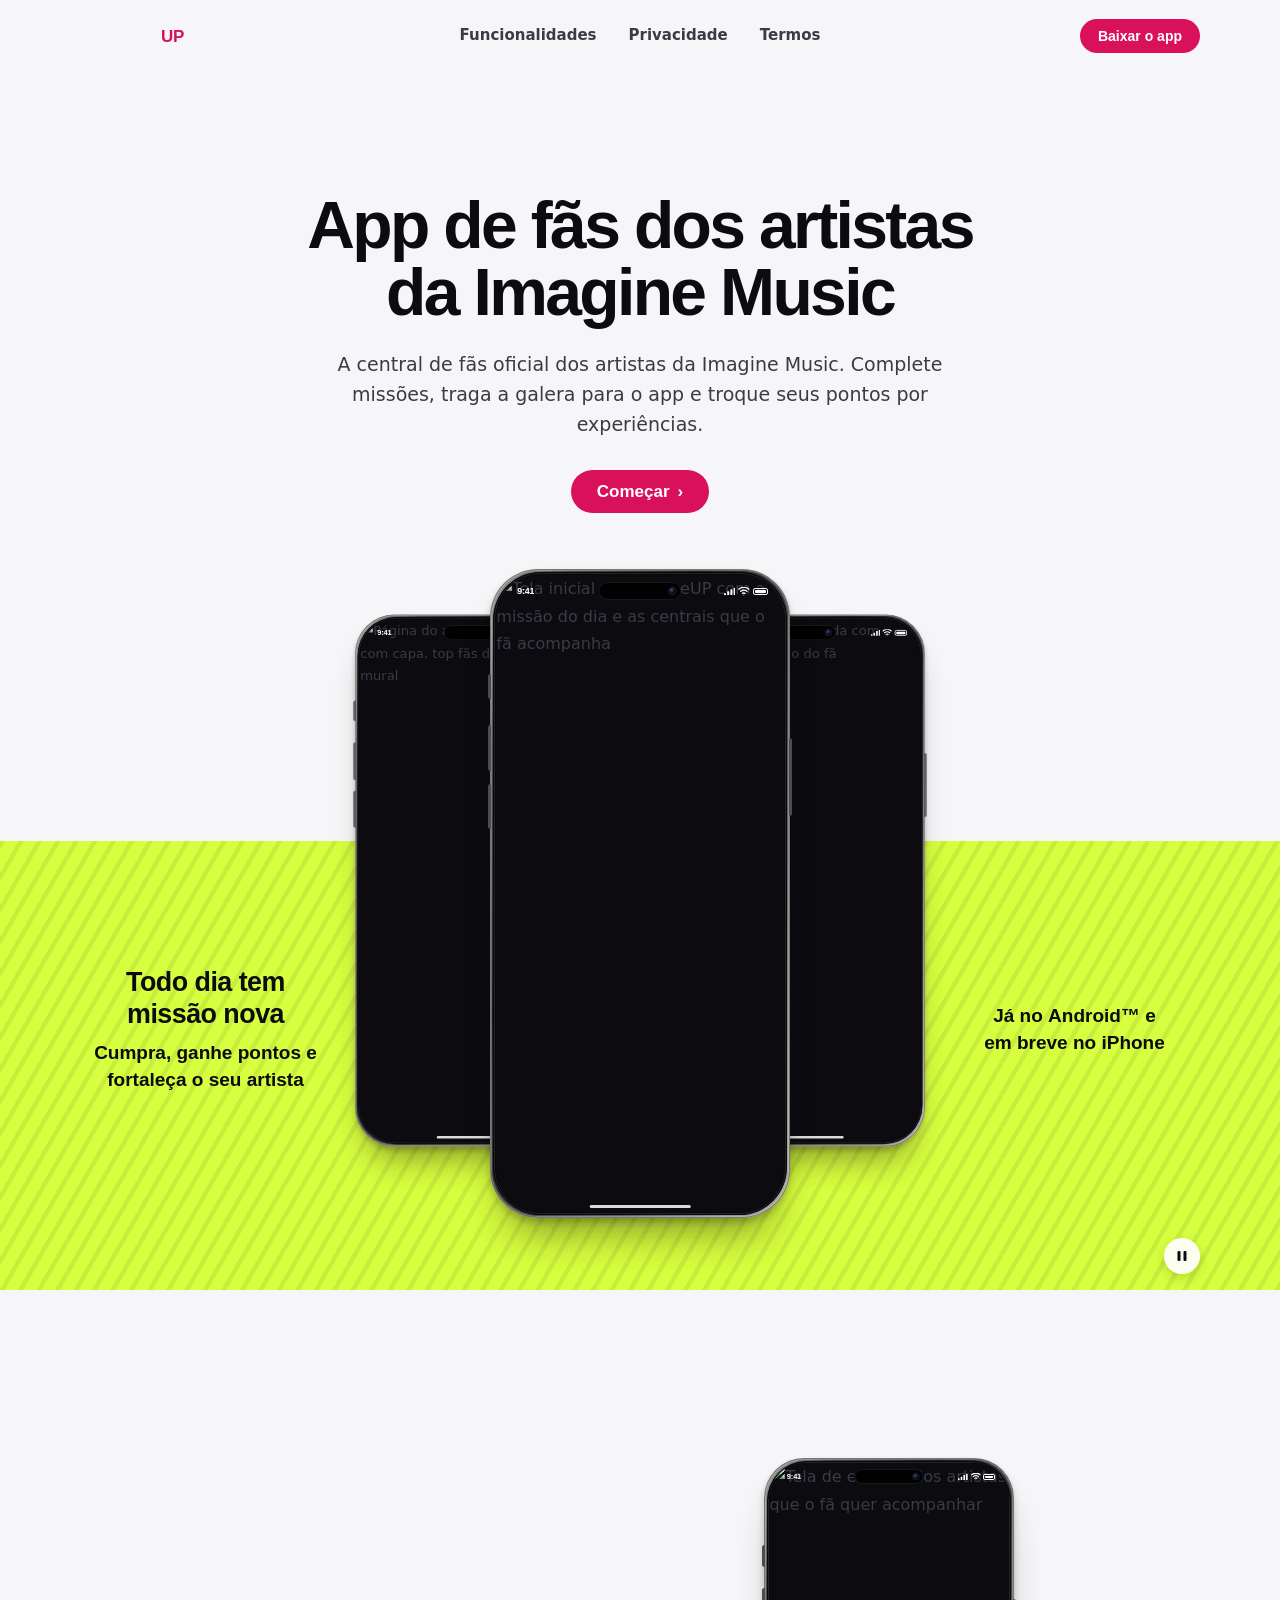
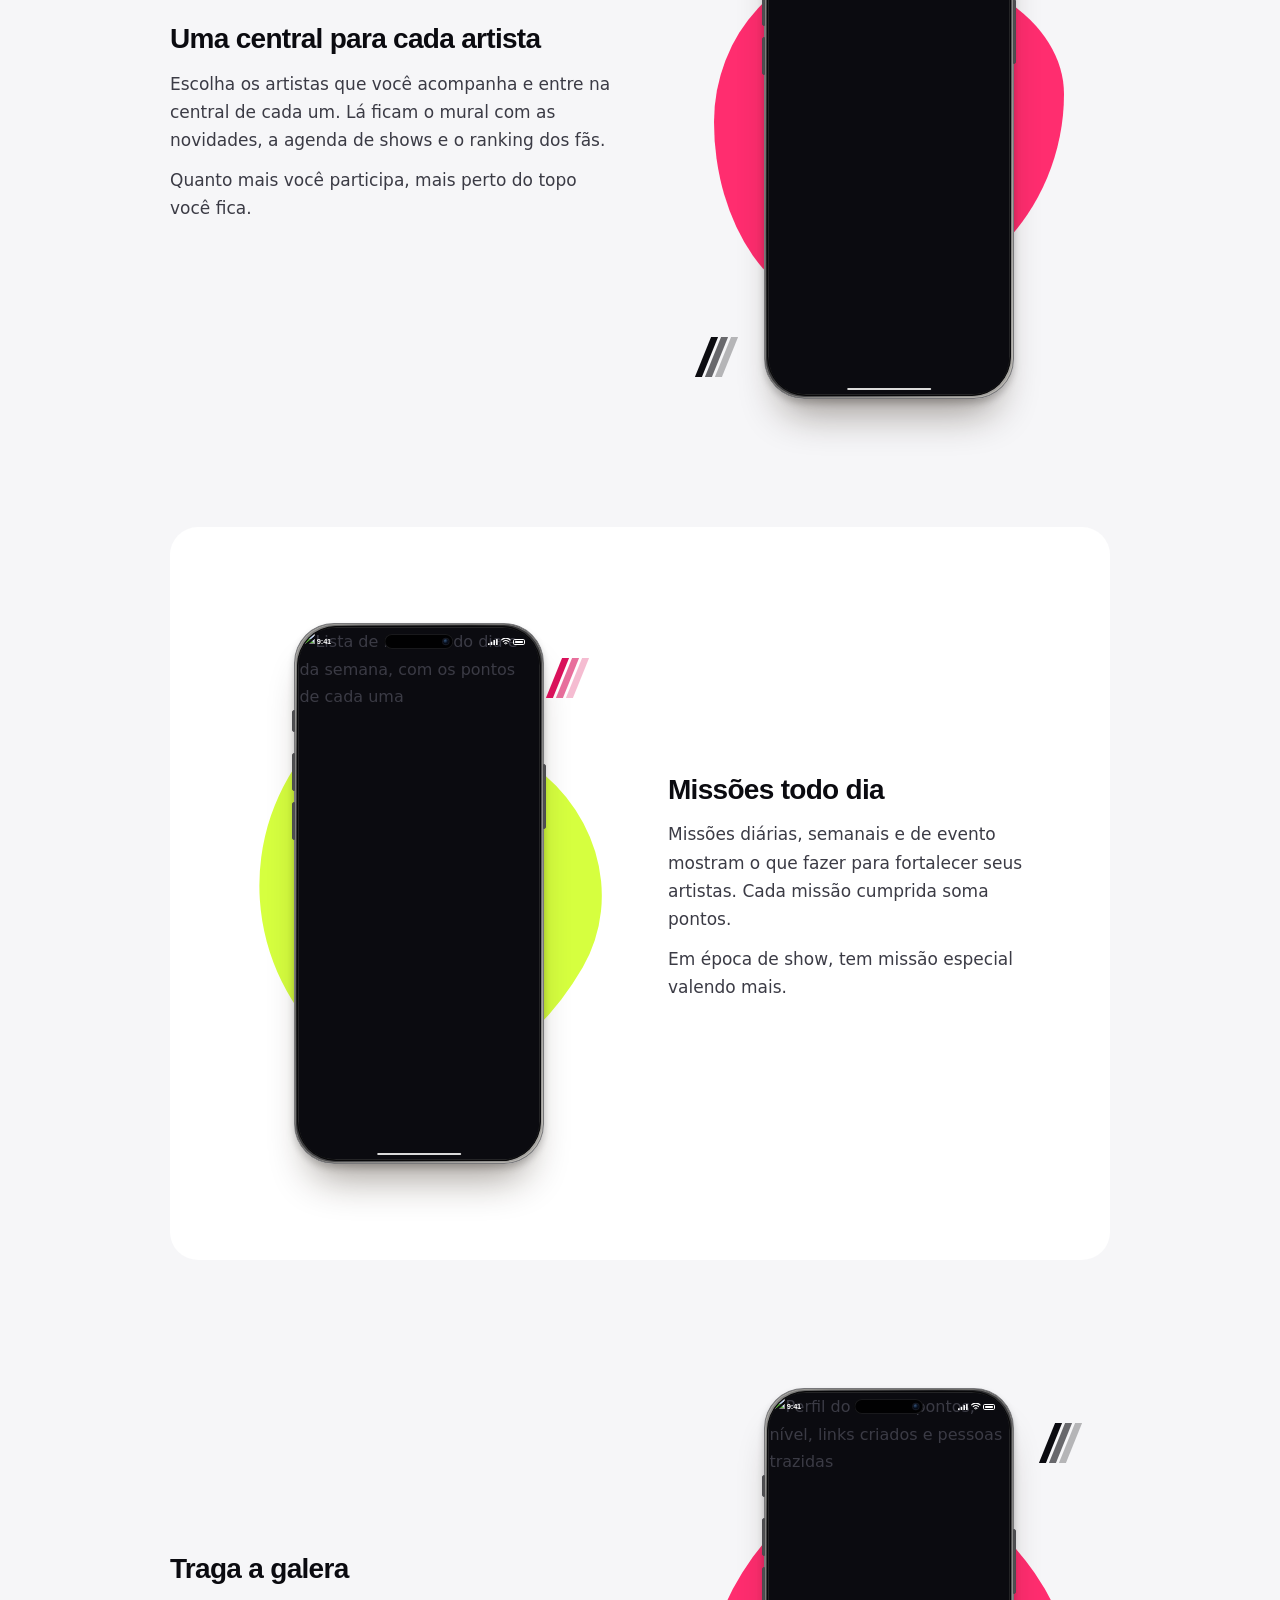
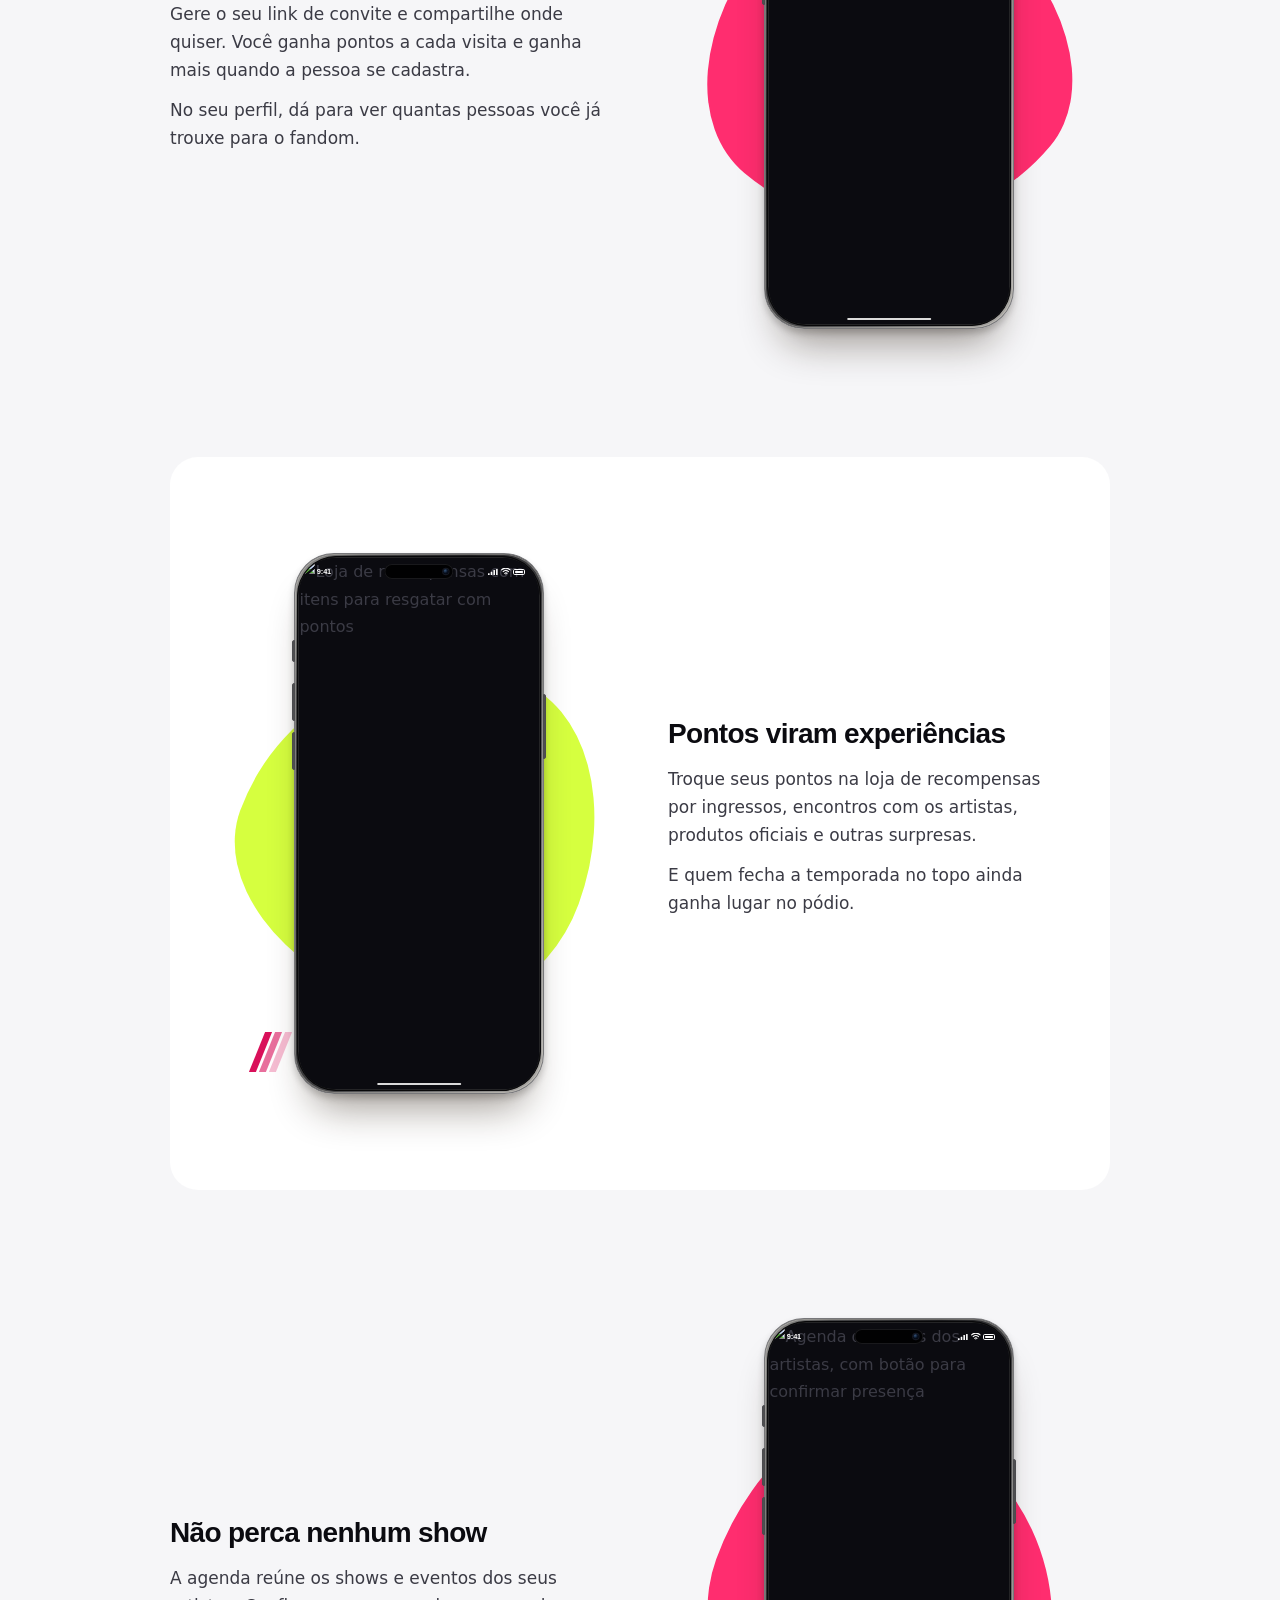
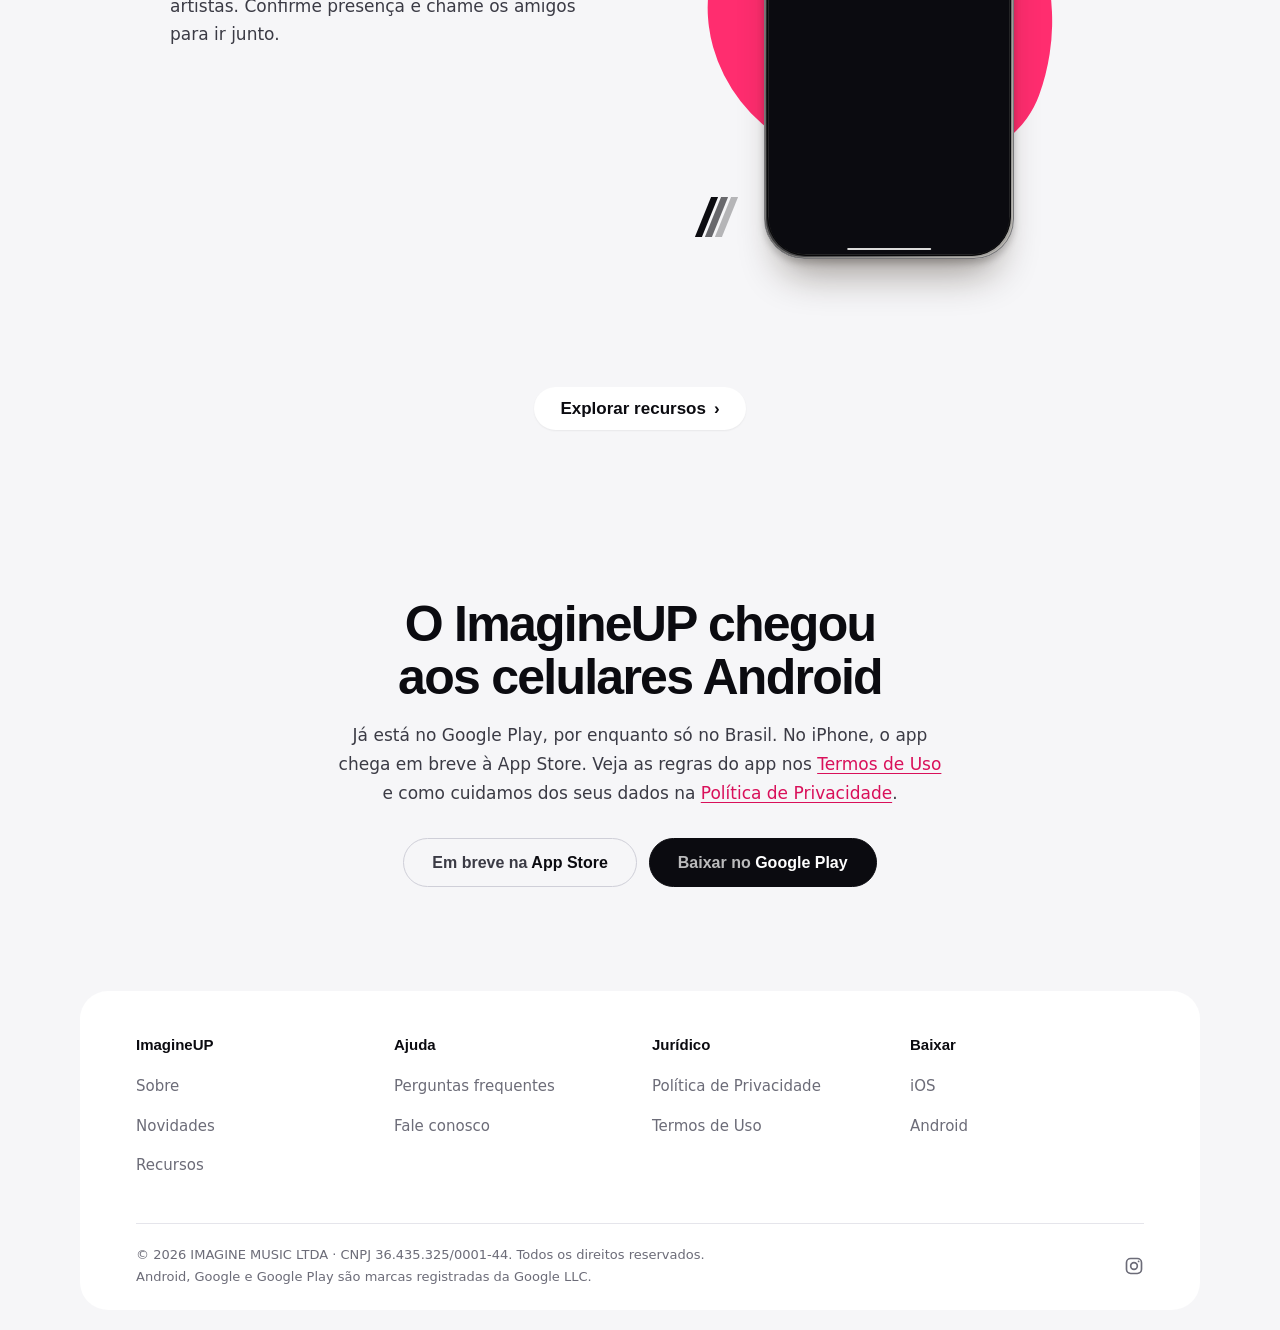
==== commit 30460866: "Site: o login com Google como o Firebase faz e os ajustes da revisão Com email do Gmail, o Firebase " ====
--- a/site/index.html
+++ b/site/index.html
@@ -96,7 +96,7 @@
           <p class="claim" data-tela="ranking" aria-hidden="true">Fã de verdade sobe no ranking<span>Veja o pódio da temporada e a sua posição</span></p>
           <p class="claim" data-tela="artista" aria-hidden="true">Cada artista tem a sua central<span>Mural, agenda de shows e os top fãs da semana</span></p>
         </div>
-        <p class="showcase-stores">Já no <strong>Android</strong> e em breve no <strong>iPhone</strong></p>
+        <p class="showcase-stores">Já no <strong>Android™</strong> e em breve no <strong>iPhone</strong></p>
       </div>
       <button class="trio-pausa" type="button" aria-pressed="false" aria-label="Pausar a animação dos celulares">
         <svg class="icone-pausa" viewBox="0 0 14 14" fill="currentColor" aria-hidden="true"><rect x="2.5" y="2" width="3" height="10" rx="1"/><rect x="8.5" y="2" width="3" height="10" rx="1"/></svg>
@@ -230,8 +230,8 @@
 
     <section id="baixar" class="download">
       <div class="wrap">
-        <h2>O ImagineUP chegou ao Android</h2>
-        <p>Já está no Google Play, para celulares Android. No iPhone, o app chega em breve à App Store. Veja as regras do app nos <a href="termos/">Termos de Uso</a> e como cuidamos dos seus dados na <a href="privacidade/">Política de Privacidade</a>.</p>
+        <h2>O ImagineUP chegou aos celulares Android</h2>
+        <p>Já está no Google Play, por enquanto só no Brasil. No iPhone, o app chega em breve à App Store. Veja as regras do app nos <a href="termos/">Termos de Uso</a> e como cuidamos dos seus dados na <a href="privacidade/">Política de Privacidade</a>.</p>
         <!-- só texto, sem os ícones nem o desenho dos selos das lojas: como imagem, as regras do Google Play só aceitam o selo oficial -->
         <ul class="stores" aria-label="Lojas de aplicativos">
           <li><span class="store-badge store-badge--em-breve">Em breve na <strong>App Store</strong></span></li>
@@ -276,7 +276,7 @@
         </div>
       </div>
       <div class="footer-bottom">
-        <p>© 2026 IMAGINE MUSIC LTDA&nbsp;· CNPJ&nbsp;36.435.325/0001-44. Todos os direitos reservados.<br>Google e Google Play são marcas registradas da Google LLC.</p>
+        <p>© 2026 IMAGINE MUSIC LTDA&nbsp;· CNPJ&nbsp;36.435.325/0001-44. Todos os direitos reservados.<br>Android, Google e Google Play são marcas registradas da Google LLC.</p>
         <!-- por enquanto só o Instagram; incluir os demais perfis da Imagine Music quando forem confirmados -->
         <ul class="social" aria-label="Redes sociais">
           <li><a href="https://www.instagram.com/imaginefilmes/" target="_blank" rel="noopener noreferrer" aria-label="Instagram da Imagine Music"><svg viewBox="0 0 24 24" fill="none" stroke="currentColor" stroke-width="2" aria-hidden="true"><rect x="3" y="3" width="18" height="18" rx="5"/><circle cx="12" cy="12" r="4"/><circle cx="17.5" cy="6.5" r="1.1" fill="currentColor" stroke="none"/></svg></a></li>
--- a/site/assets/site.css
+++ b/site/assets/site.css
@@ -956,7 +956,8 @@
   color: rgba(255, 255, 255, 0.72);
 }
 
-a.store-badge:focus-visible {
+a.store-badge:focus-visible,
+.loja-pill:focus-visible {
   border-radius: 999px;
 }
 
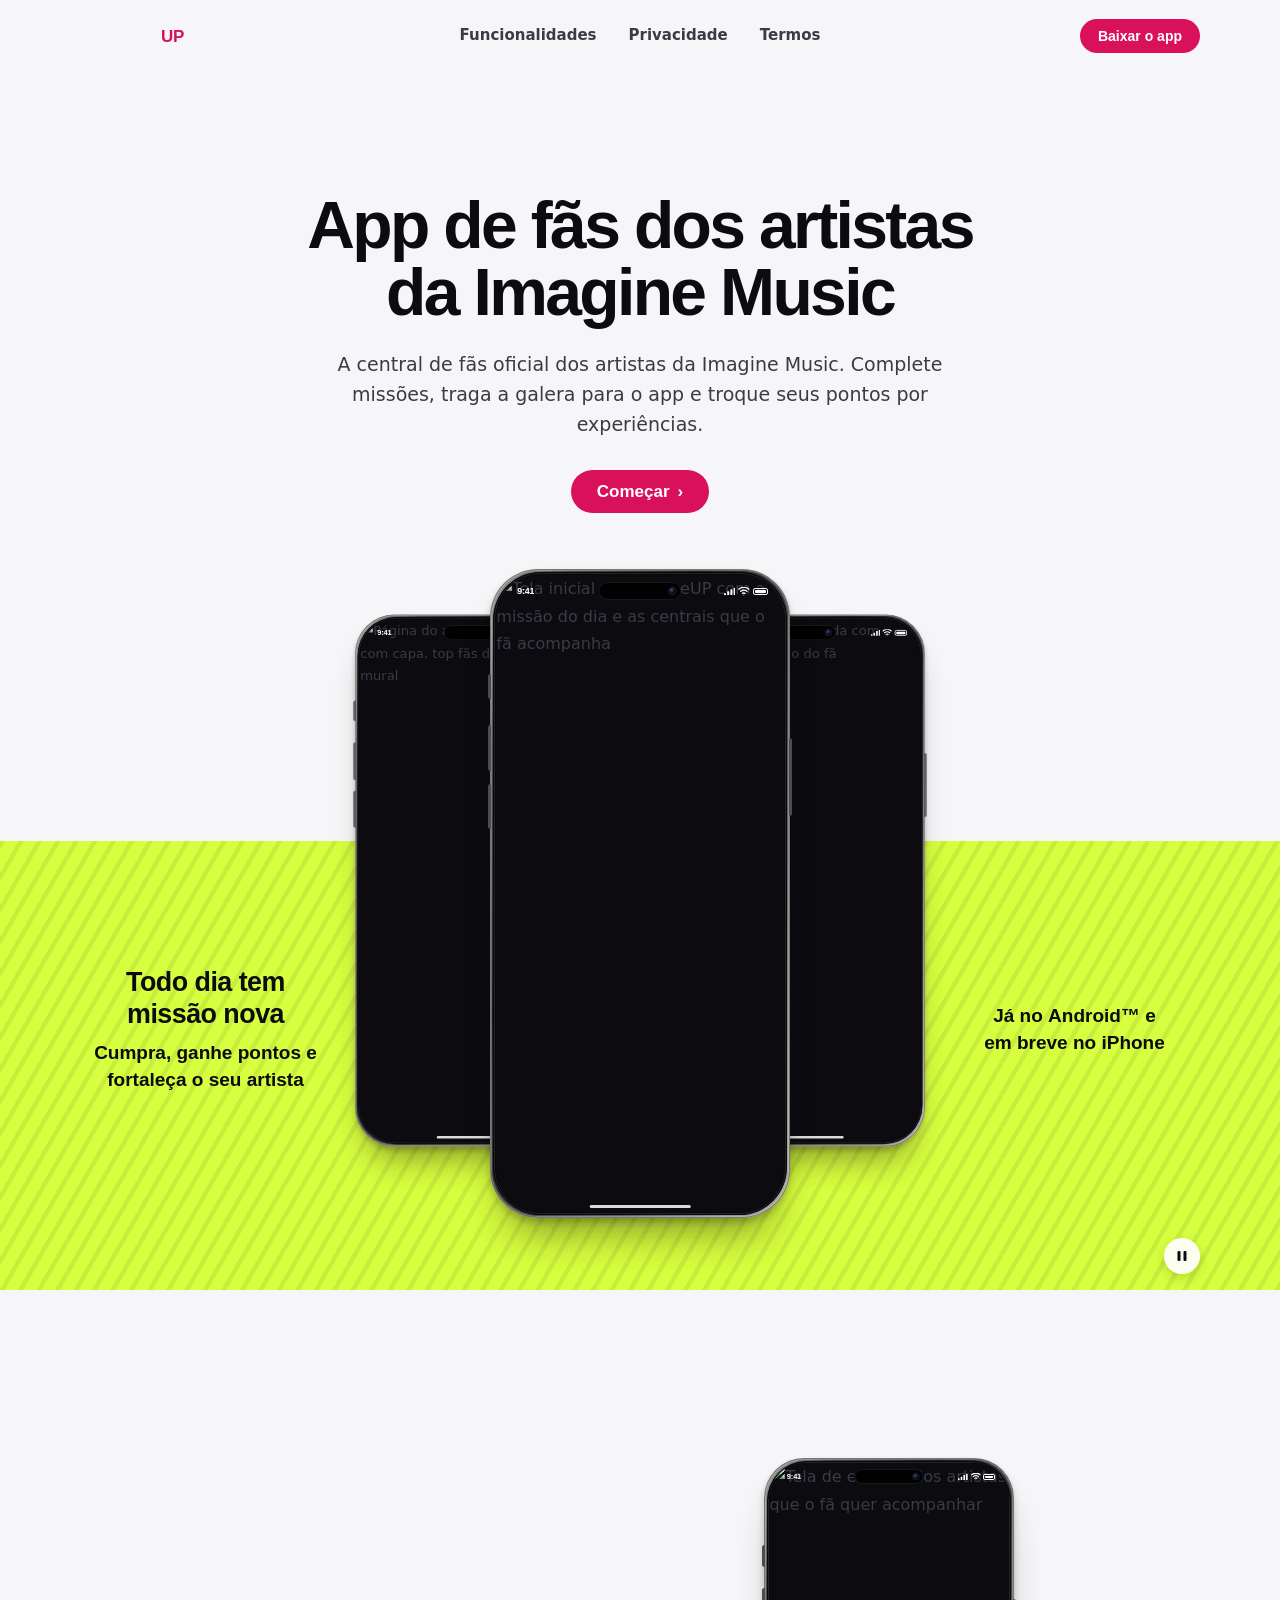
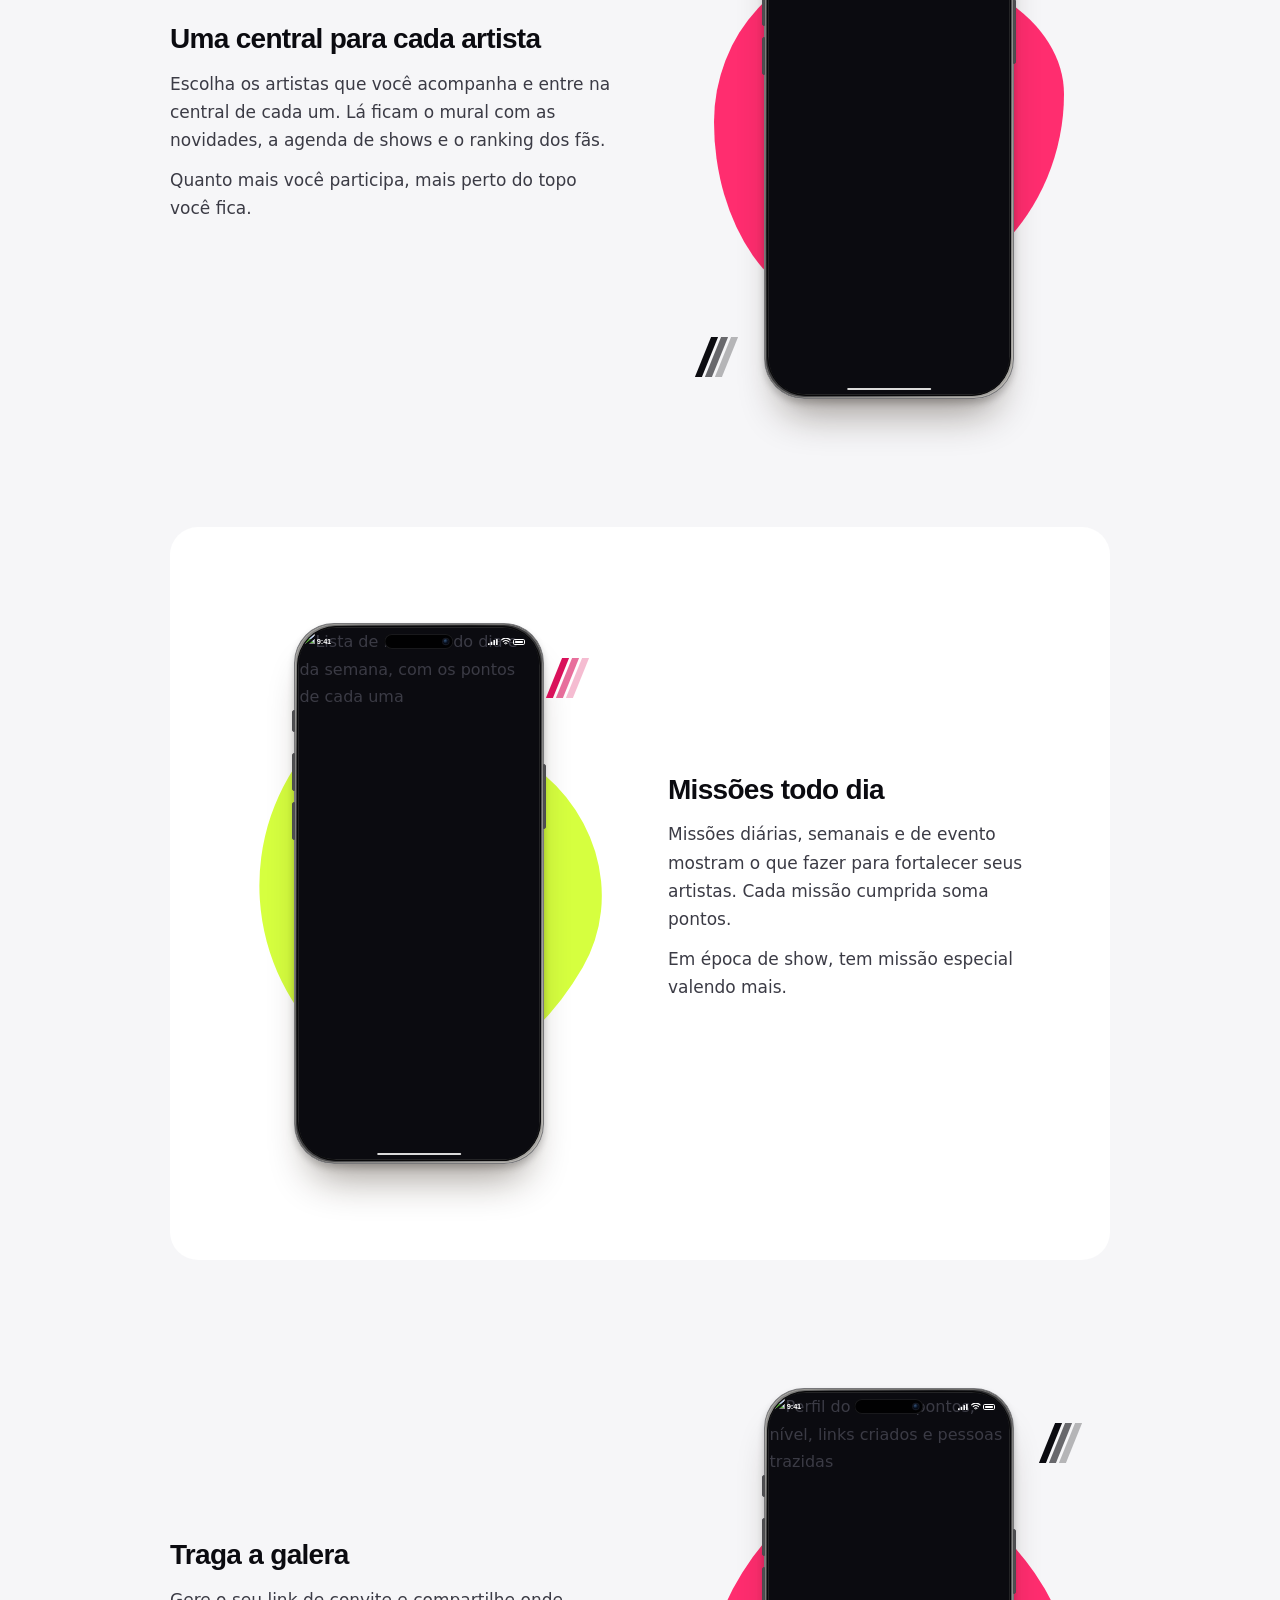
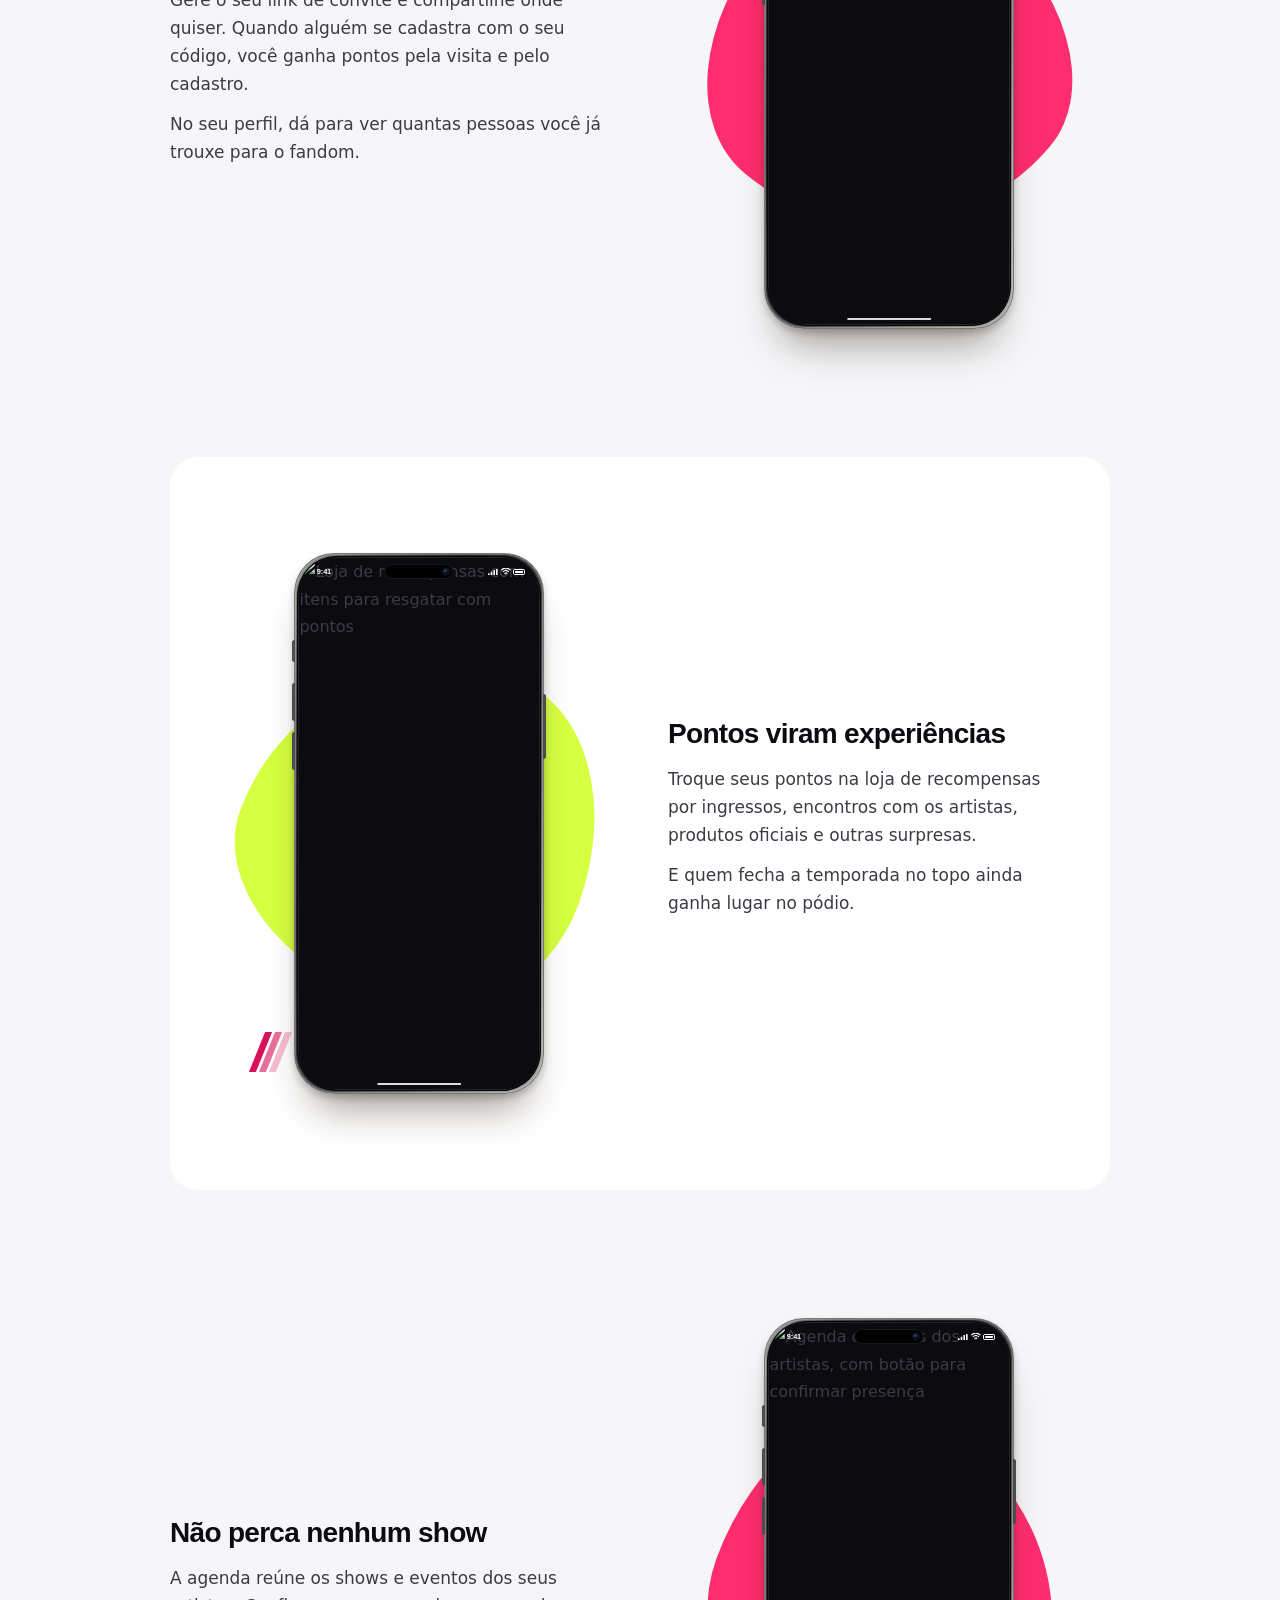
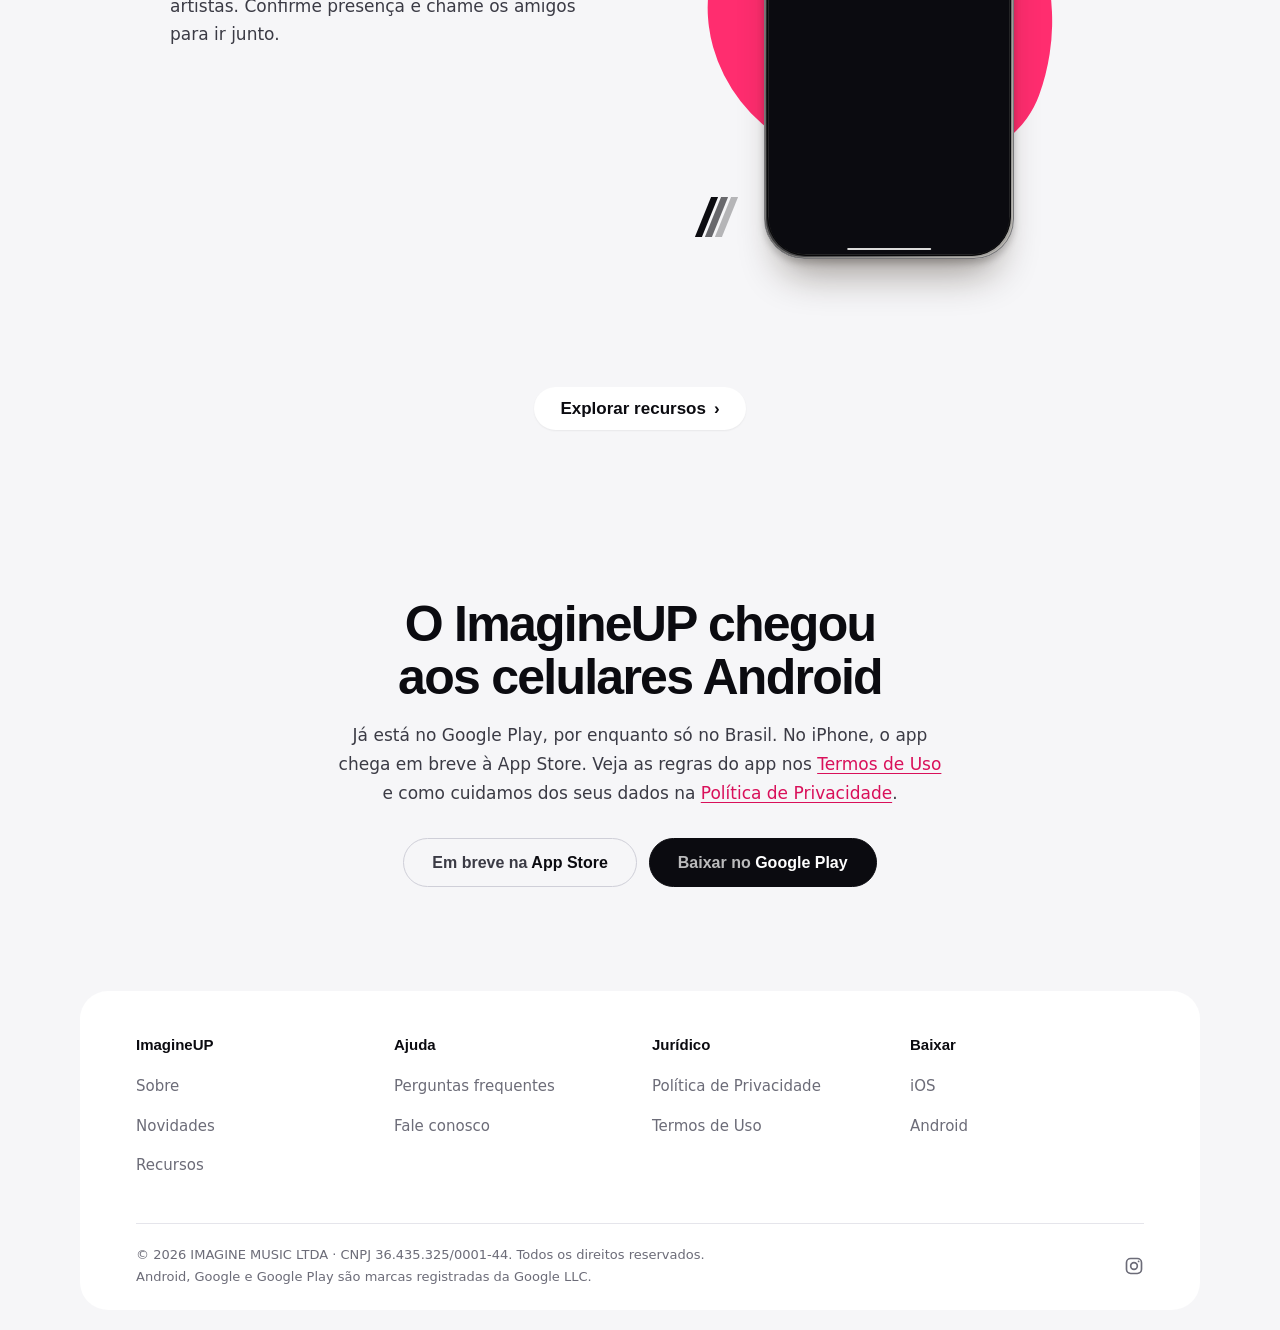
==== commit 767c4b3a: "Site: o link do Convidar abre a Baixar e os ajustes da segunda revisão O link da tela Convidar (/?re" ====
--- a/site/index.html
+++ b/site/index.html
@@ -157,7 +157,7 @@
         <article class="feature">
           <div class="feature-text">
             <h2>Traga a galera</h2>
-            <p>Gere o seu link de convite e compartilhe onde quiser. Você ganha pontos a cada visita e ganha mais quando a pessoa se cadastra.</p>
+            <p>Gere o seu link de convite e compartilhe onde quiser. Quando alguém se cadastra com o seu código, você ganha pontos pela visita e pelo cadastro.</p>
             <p>No seu perfil, dá para ver quantas pessoas você já trouxe para o fandom.</p>
           </div>
           <div class="feature-media">
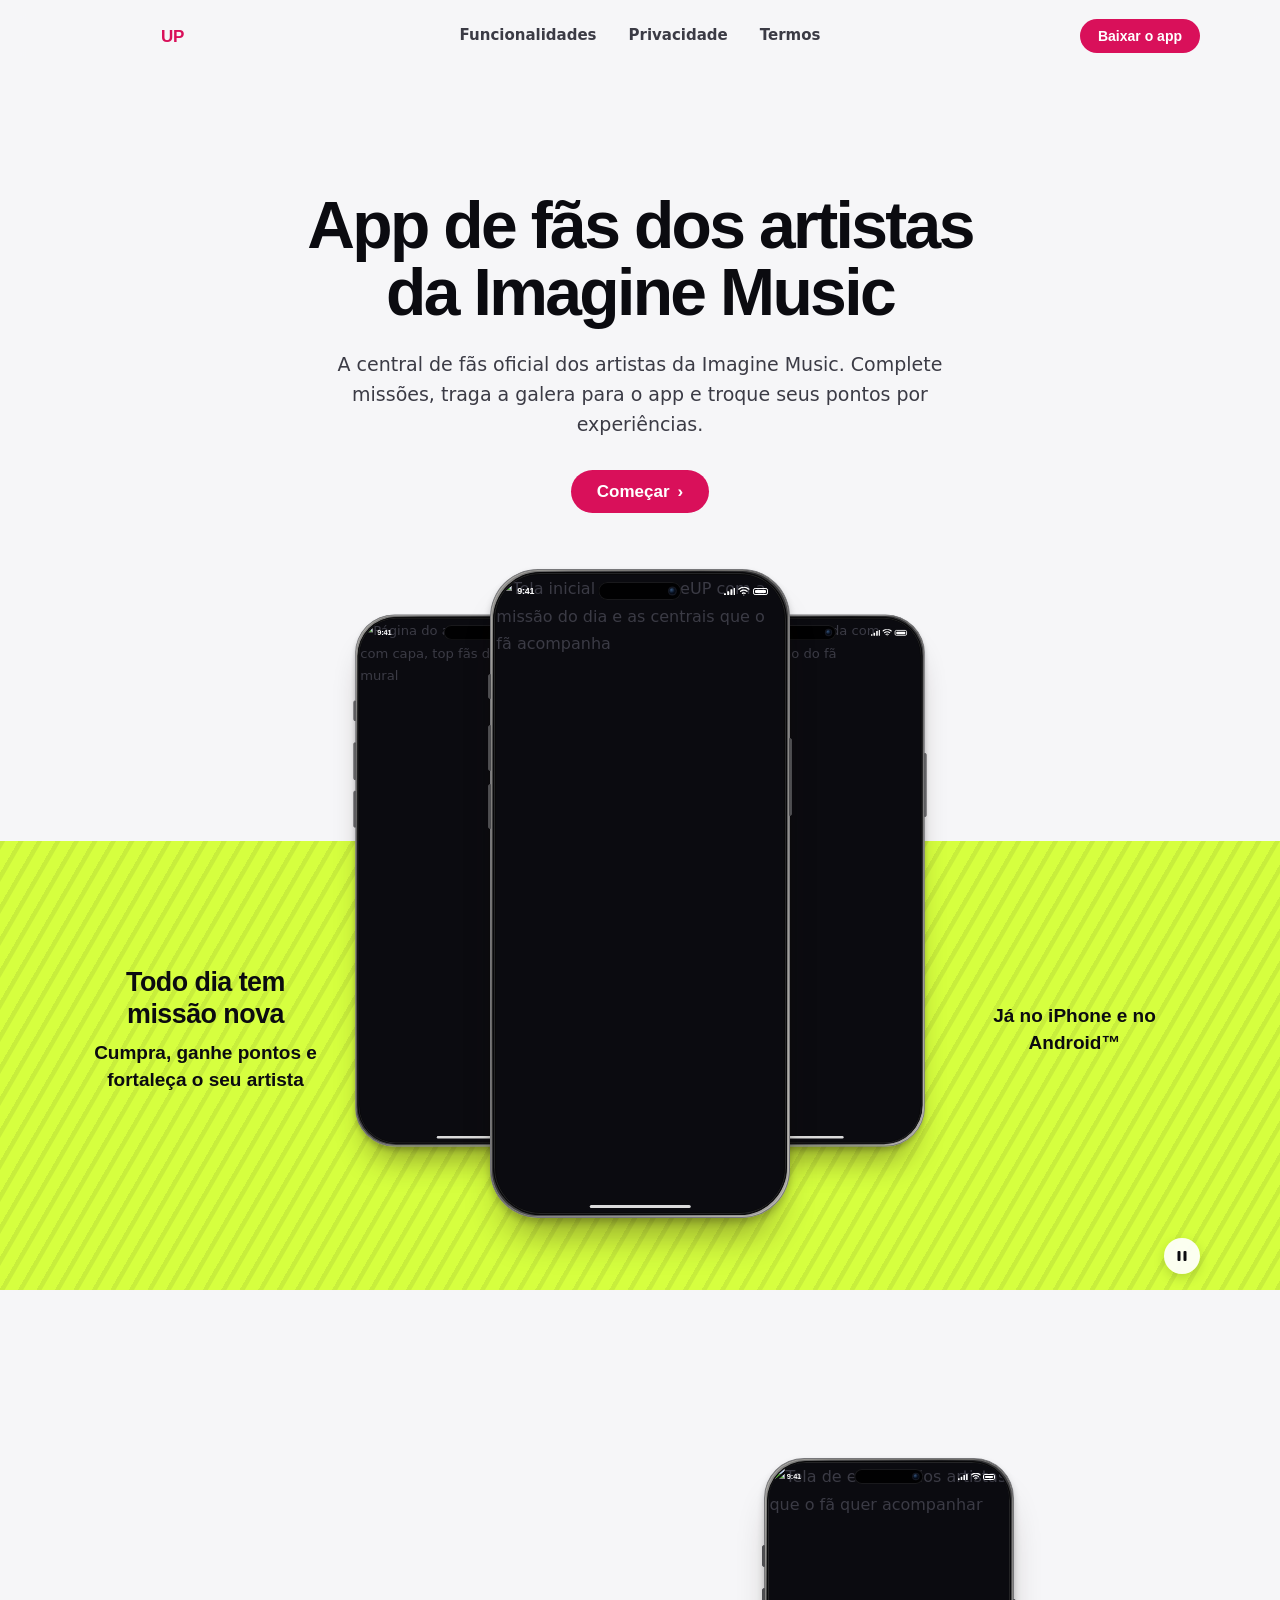
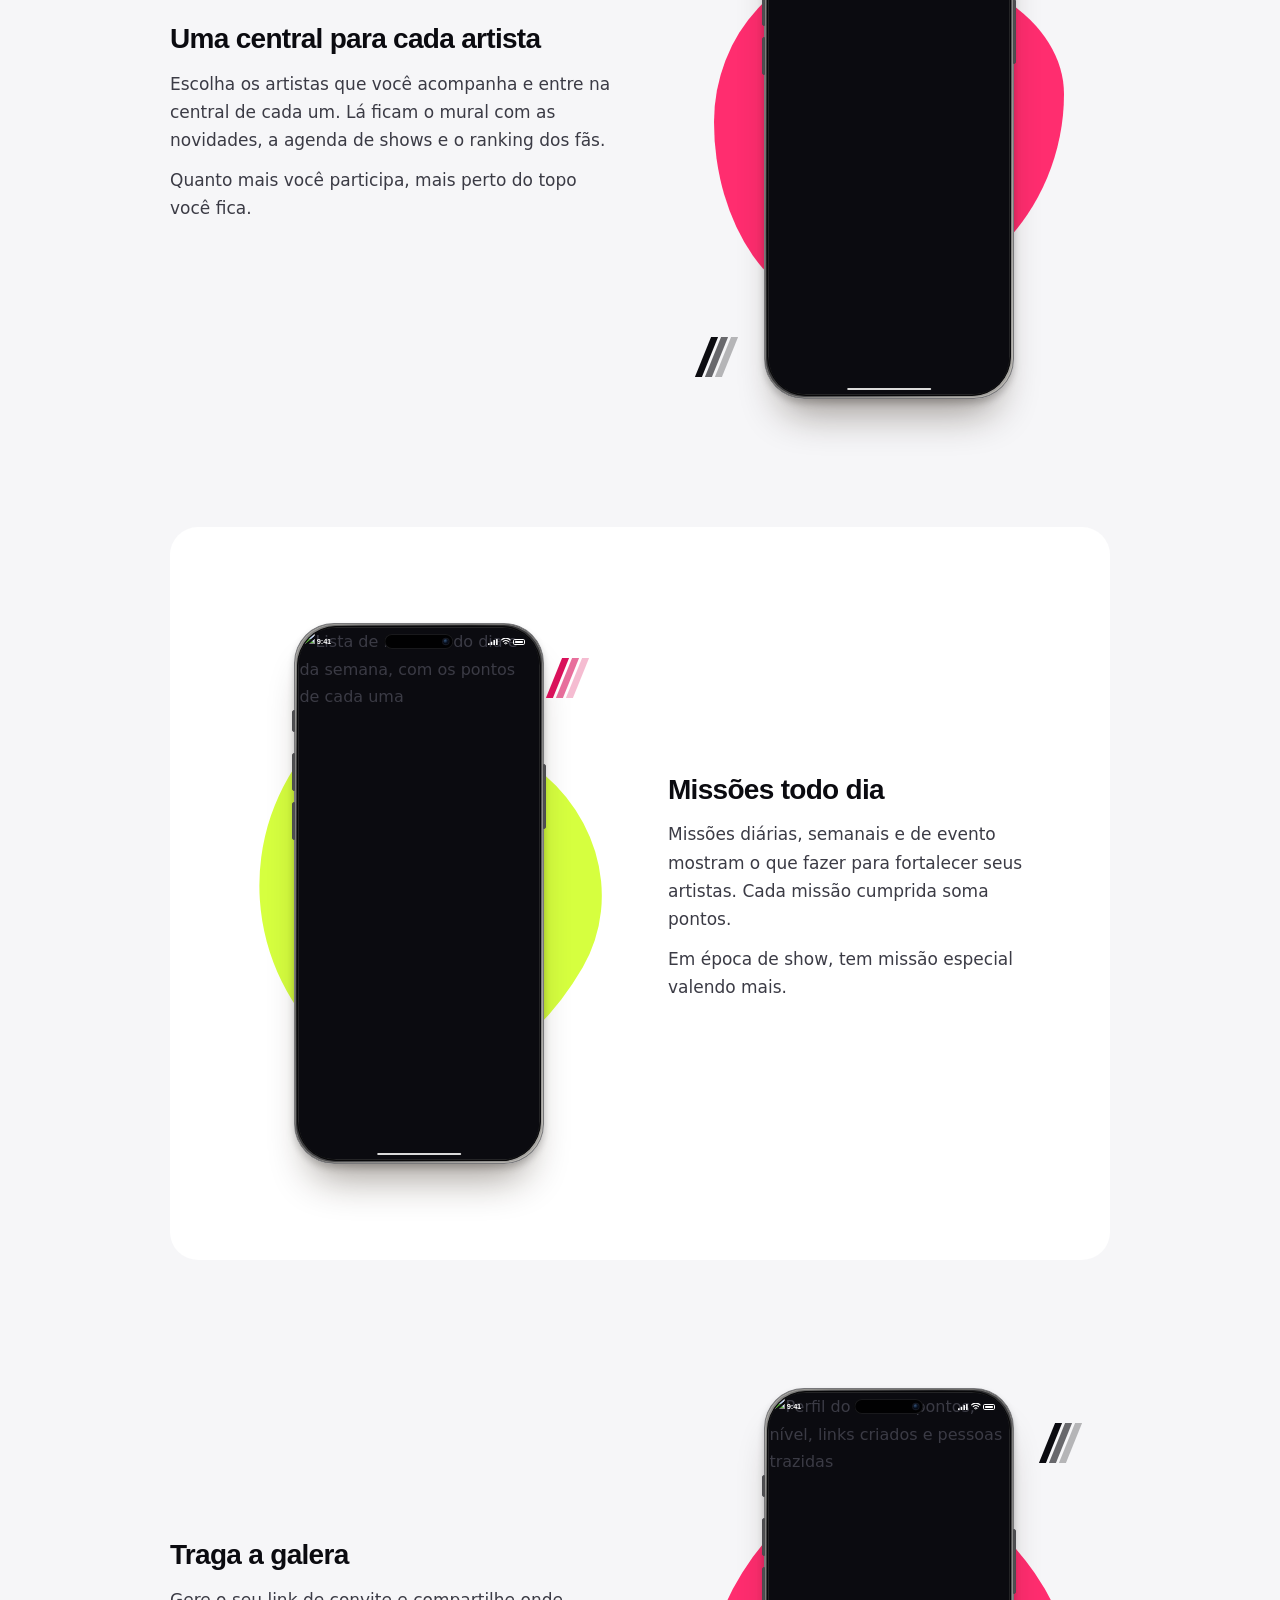
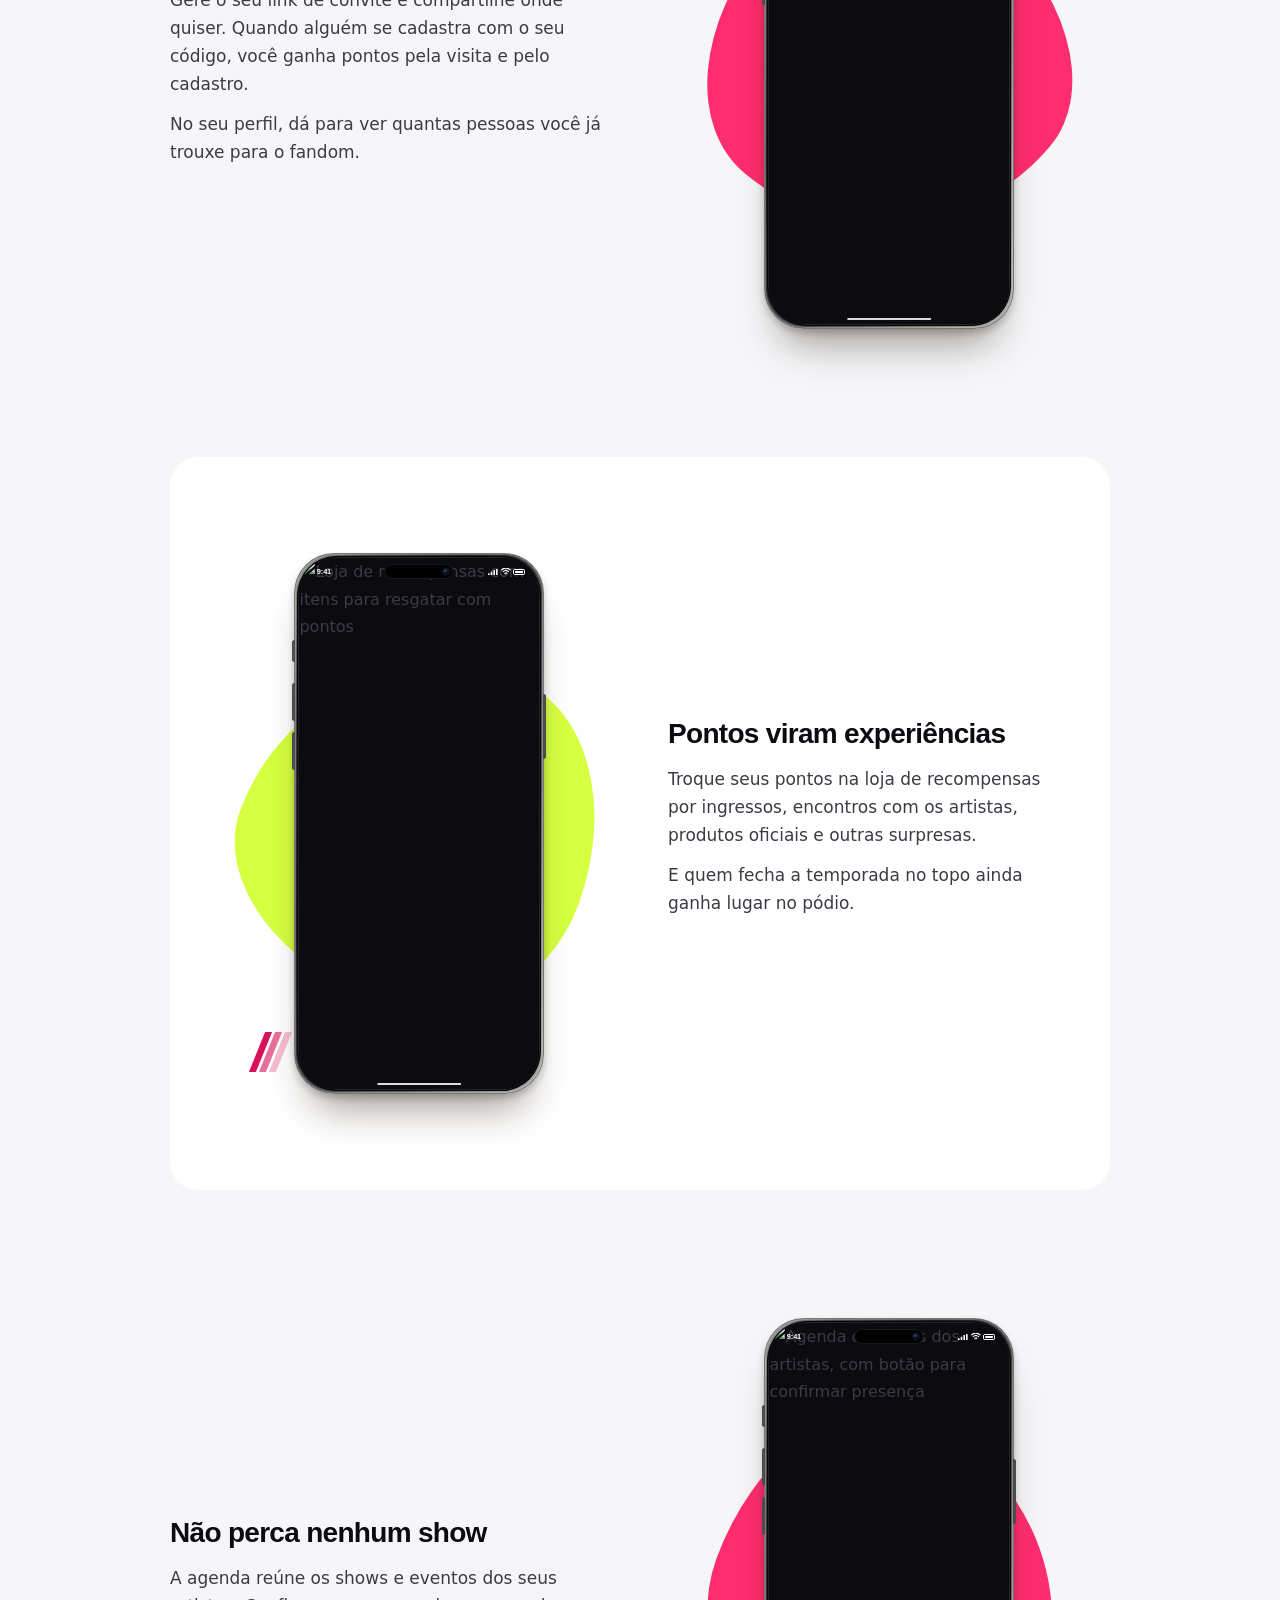
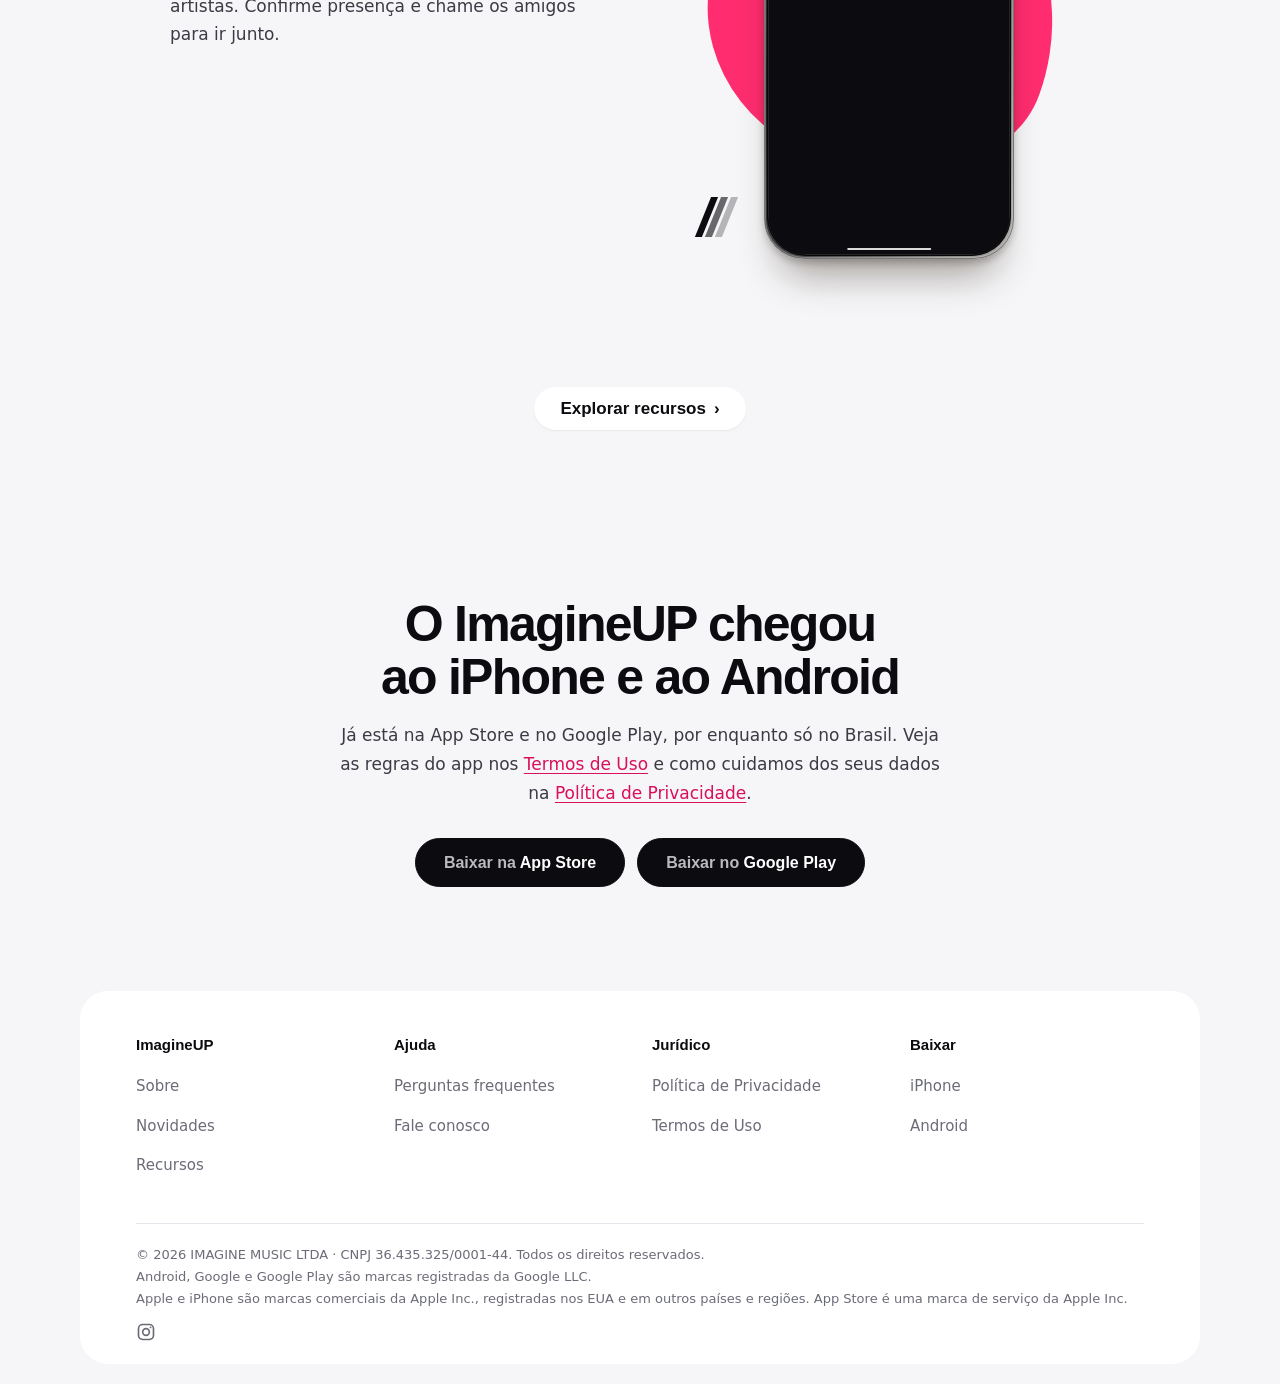
==== commit 519b00e0: "Site: App Store no ar e o caminho do iPhone para quem entra com o Google O link da App Store entra n" ====
--- a/site/index.html
+++ b/site/index.html
@@ -96,7 +96,7 @@
           <p class="claim" data-tela="ranking" aria-hidden="true">Fã de verdade sobe no ranking<span>Veja o pódio da temporada e a sua posição</span></p>
           <p class="claim" data-tela="artista" aria-hidden="true">Cada artista tem a sua central<span>Mural, agenda de shows e os top fãs da semana</span></p>
         </div>
-        <p class="showcase-stores">Já no <strong>Android™</strong> e em breve no <strong>iPhone</strong></p>
+        <p class="showcase-stores">Já no <strong>iPhone</strong> e no <strong>Android™</strong></p>
       </div>
       <button class="trio-pausa" type="button" aria-pressed="false" aria-label="Pausar a animação dos celulares">
         <svg class="icone-pausa" viewBox="0 0 14 14" fill="currentColor" aria-hidden="true"><rect x="2.5" y="2" width="3" height="10" rx="1"/><rect x="8.5" y="2" width="3" height="10" rx="1"/></svg>
@@ -230,11 +230,11 @@
 
     <section id="baixar" class="download">
       <div class="wrap">
-        <h2>O ImagineUP chegou aos celulares Android</h2>
-        <p>Já está no Google Play, por enquanto só no Brasil. No iPhone, o app chega em breve à App Store. Veja as regras do app nos <a href="termos/">Termos de Uso</a> e como cuidamos dos seus dados na <a href="privacidade/">Política de Privacidade</a>.</p>
-        <!-- só texto, sem os ícones nem o desenho dos selos das lojas: como imagem, as regras do Google Play só aceitam o selo oficial -->
+        <h2>O ImagineUP chegou ao iPhone e ao Android</h2>
+        <p>Já está na App Store e no Google Play, por enquanto só no Brasil. Veja as regras do app nos <a href="termos/">Termos de Uso</a> e como cuidamos dos seus dados na <a href="privacidade/">Política de Privacidade</a>.</p>
+        <!-- só texto, sem os ícones nem o desenho dos selos das lojas: como imagem, as regras do Google Play e da Apple só aceitam o selo oficial -->
         <ul class="stores" aria-label="Lojas de aplicativos">
-          <li><span class="store-badge store-badge--em-breve">Em breve na <strong>App Store</strong></span></li>
+          <li><a class="store-badge" href="https://apps.apple.com/br/app/imagineup/id6838384976">Baixar na <strong>App Store</strong></a></li>
           <li><a class="store-badge" href="https://play.google.com/store/apps/details?id=br.com.imaginegroup.imagineup">Baixar no <strong>Google Play</strong></a></li>
         </ul>
       </div>
@@ -268,15 +268,14 @@
         </div>
         <div>
           <h2>Baixar</h2>
-          <!-- iOS: trocar pelo link da App Store quando o app chegar ao iPhone -->
           <ul>
-            <li><a href="#baixar">iOS</a></li>
+            <li><a href="https://apps.apple.com/br/app/imagineup/id6838384976">iPhone</a></li>
             <li><a href="https://play.google.com/store/apps/details?id=br.com.imaginegroup.imagineup">Android</a></li>
           </ul>
         </div>
       </div>
       <div class="footer-bottom">
-        <p>© 2026 IMAGINE MUSIC LTDA&nbsp;· CNPJ&nbsp;36.435.325/0001-44. Todos os direitos reservados.<br>Android, Google e Google Play são marcas registradas da Google LLC.</p>
+        <p>© 2026 IMAGINE MUSIC LTDA&nbsp;· CNPJ&nbsp;36.435.325/0001-44. Todos os direitos reservados.<br>Android, Google e Google Play são marcas registradas da Google LLC.<br>Apple e iPhone são marcas comerciais da Apple Inc., registradas nos EUA e em outros países e regiões. App Store é uma marca de serviço da Apple Inc.</p>
         <!-- por enquanto só o Instagram; incluir os demais perfis da Imagine Music quando forem confirmados -->
         <ul class="social" aria-label="Redes sociais">
           <li><a href="https://www.instagram.com/imaginefilmes/" target="_blank" rel="noopener noreferrer" aria-label="Instagram da Imagine Music"><svg viewBox="0 0 24 24" fill="none" stroke="currentColor" stroke-width="2" aria-hidden="true"><rect x="3" y="3" width="18" height="18" rx="5"/><circle cx="12" cy="12" r="4"/><circle cx="17.5" cy="6.5" r="1.1" fill="currentColor" stroke="none"/></svg></a></li>
--- a/site/assets/site.css
+++ b/site/assets/site.css
@@ -933,8 +933,8 @@
 }
 
 /* Só texto, sem os ícones nem o desenho dos selos oficiais: como imagem, as
-   regras do Google Play só aceitam o selo oficial. A loja que já tem o app é
-   um link; a que ainda não tem fica só contornada, sem cara de botão. */
+   regras do Google Play e da Apple só aceitam o selo oficial. As duas lojas
+   são links. */
 .store-badge {
   display: inline-block;
   padding: 14px 28px;
@@ -959,16 +959,6 @@
 a.store-badge:focus-visible,
 .loja-pill:focus-visible {
   border-radius: 999px;
-}
-
-.store-badge--em-breve {
-  border-color: #cfcfd8;
-  background: transparent;
-  color: var(--ink-2);
-}
-
-.store-badge--em-breve strong {
-  color: var(--ink);
 }
 
 /* Documentos */
@@ -1620,8 +1610,8 @@
   background: #1f1f24;
 }
 
-/* sem link da loja (antes da publicação) o botão fica só como indicação,
-   contornado como o "Em breve" da página inicial */
+/* loja sem link: o script da Baixar tira o href e marca o botão como
+   desligado, e ele fica só contornado, como indicação */
 .loja-pill:not([href]) {
   cursor: default;
   background: transparent;
